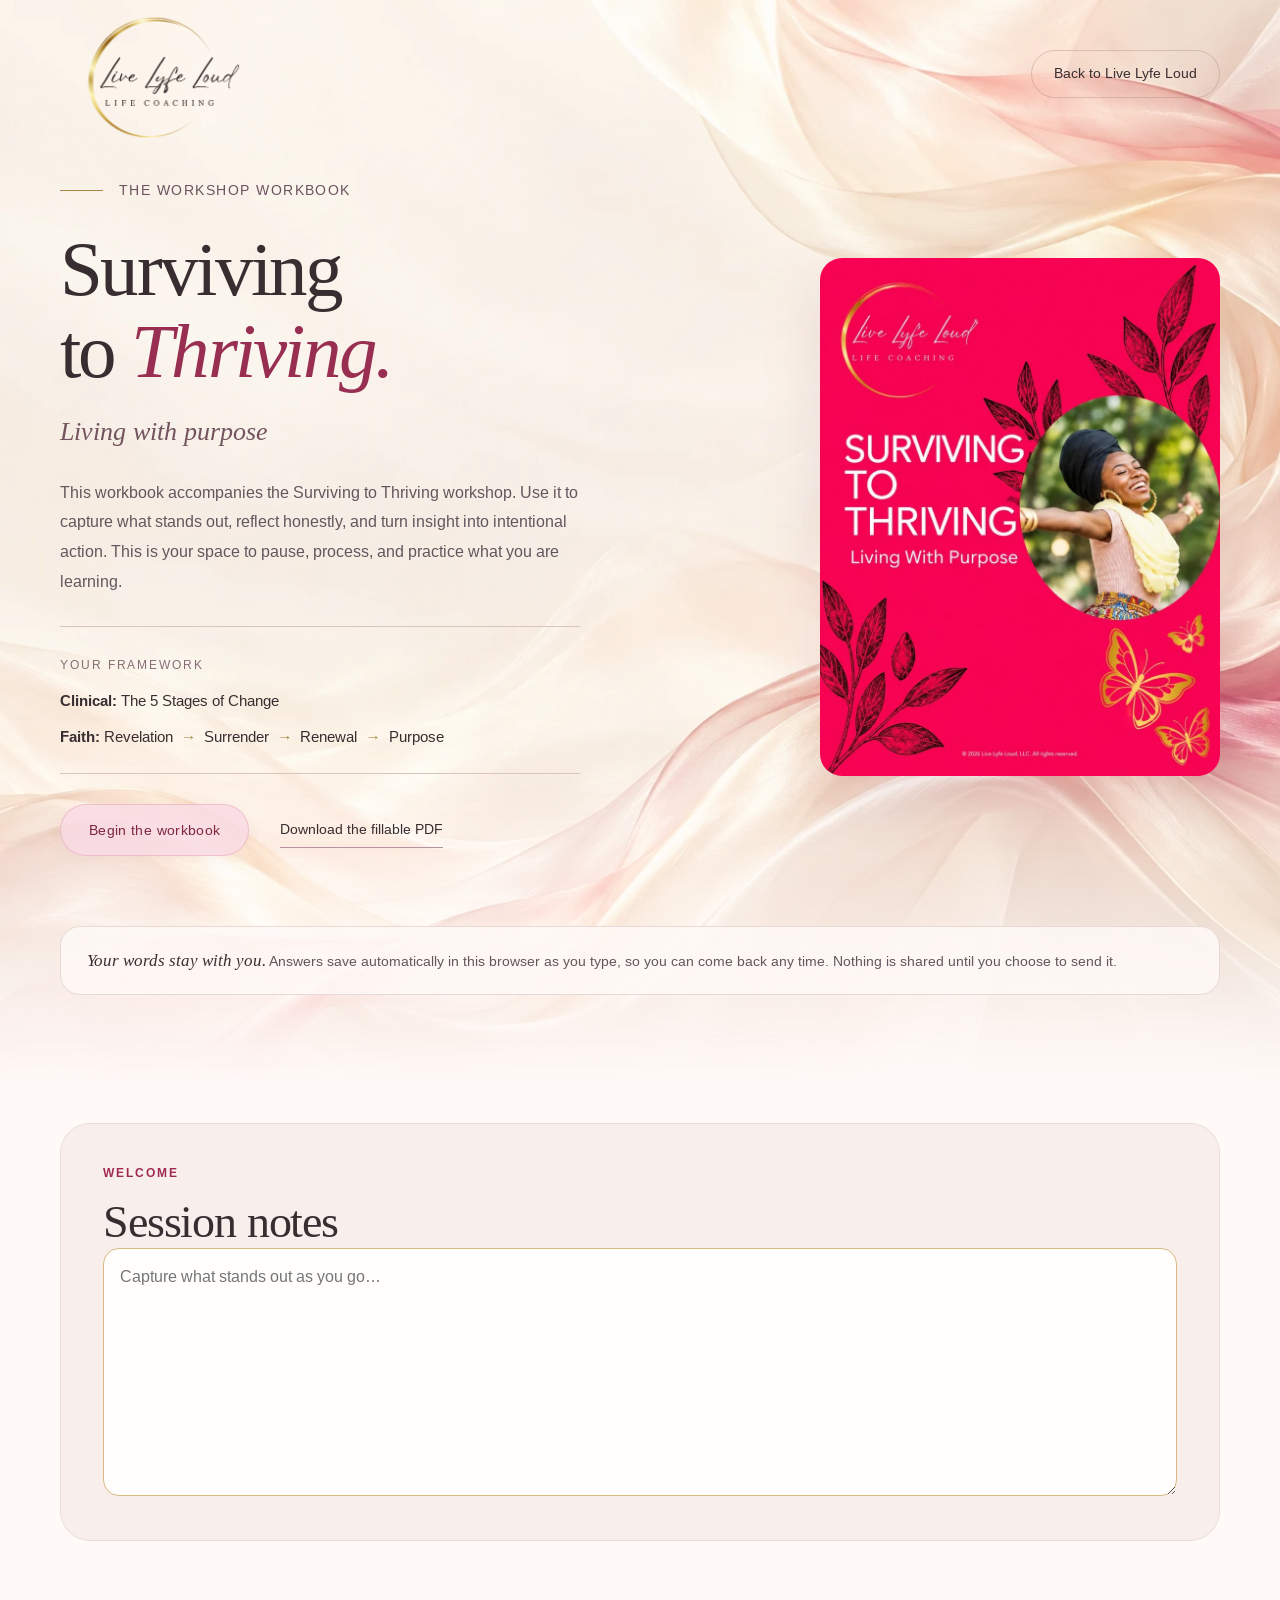
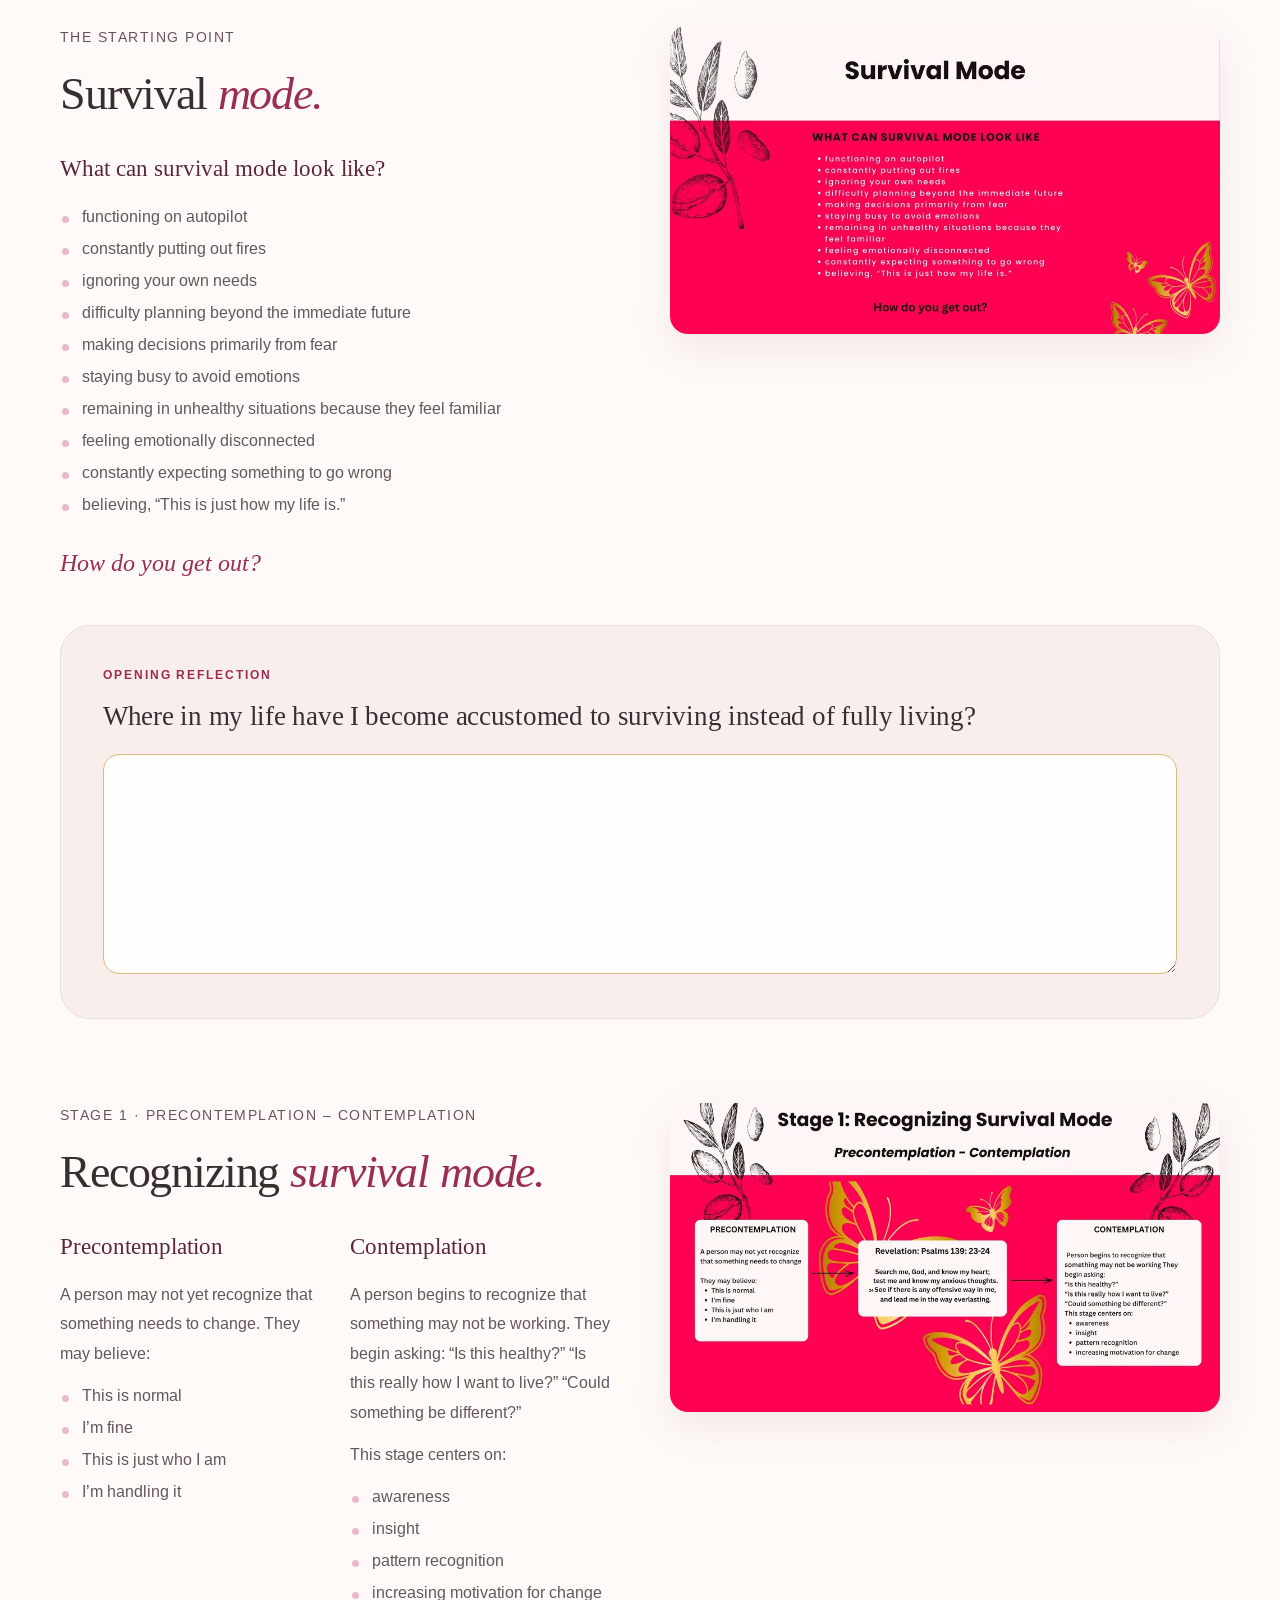
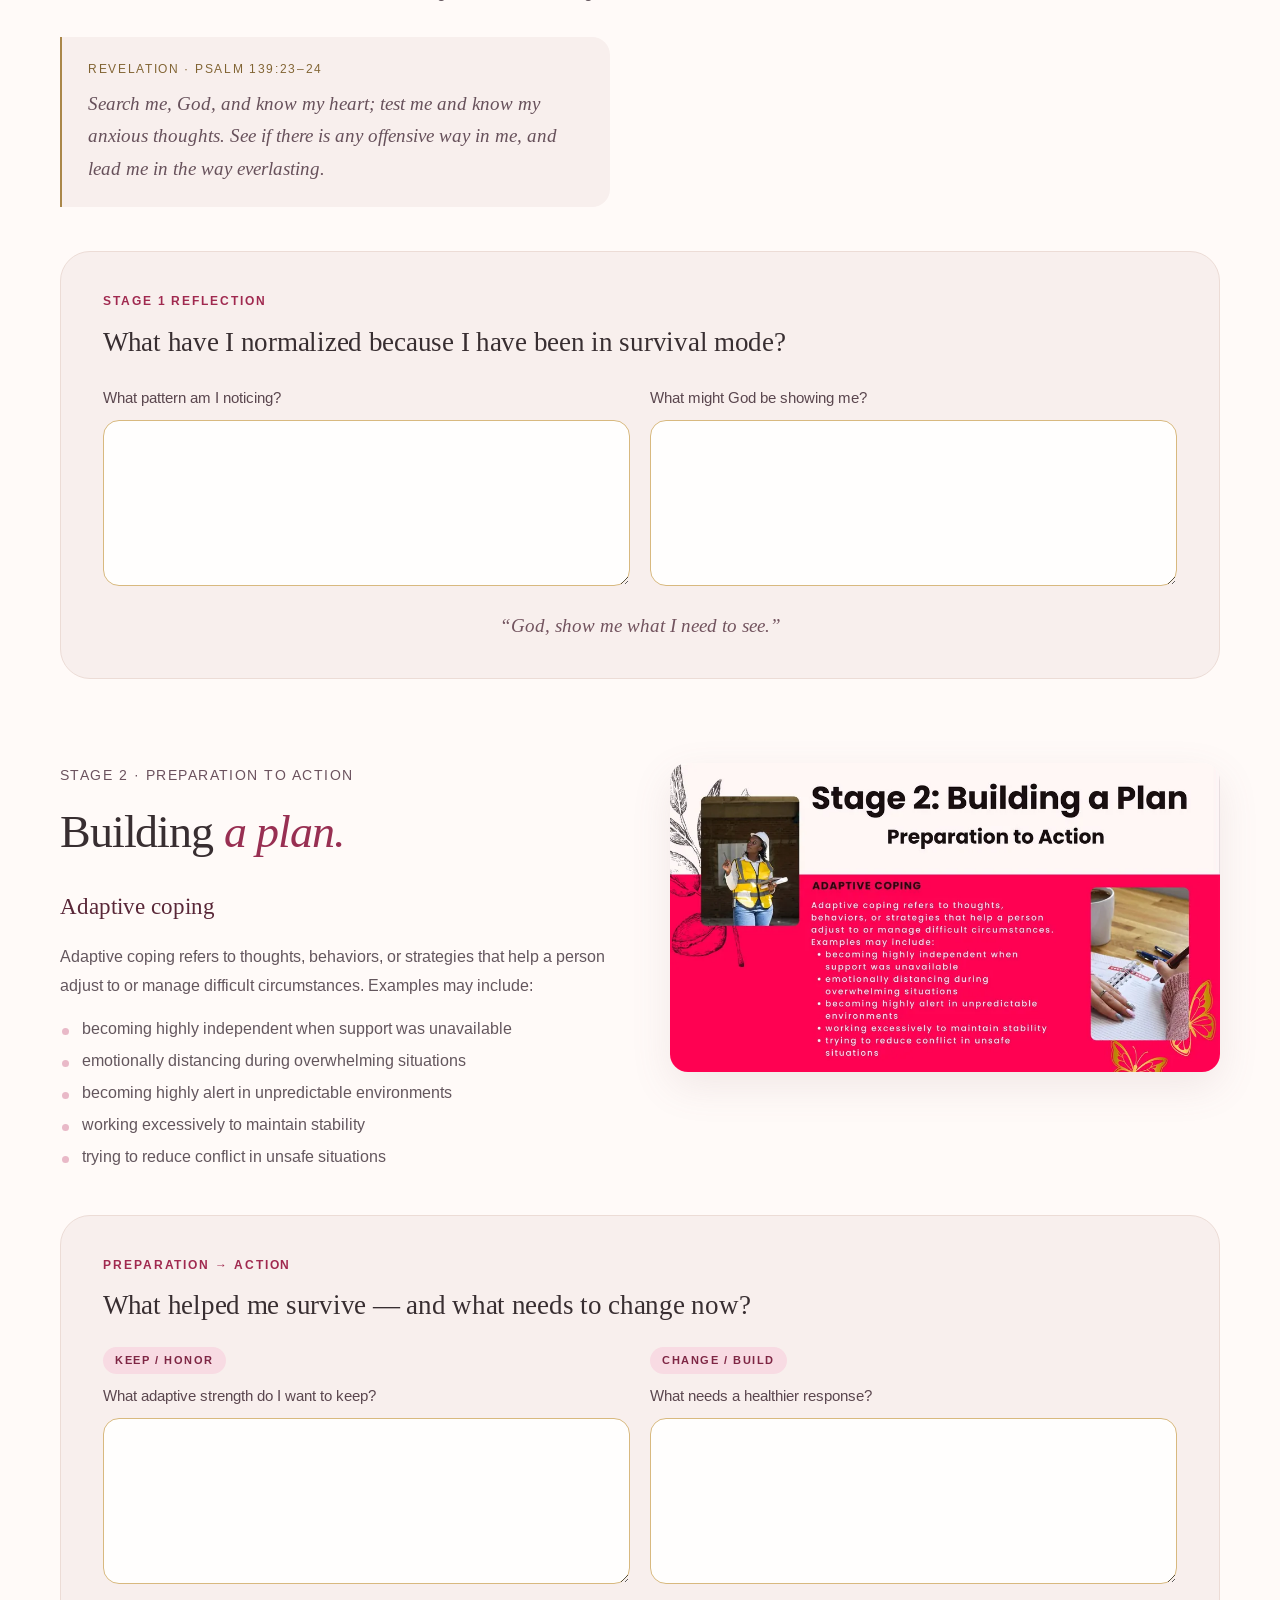
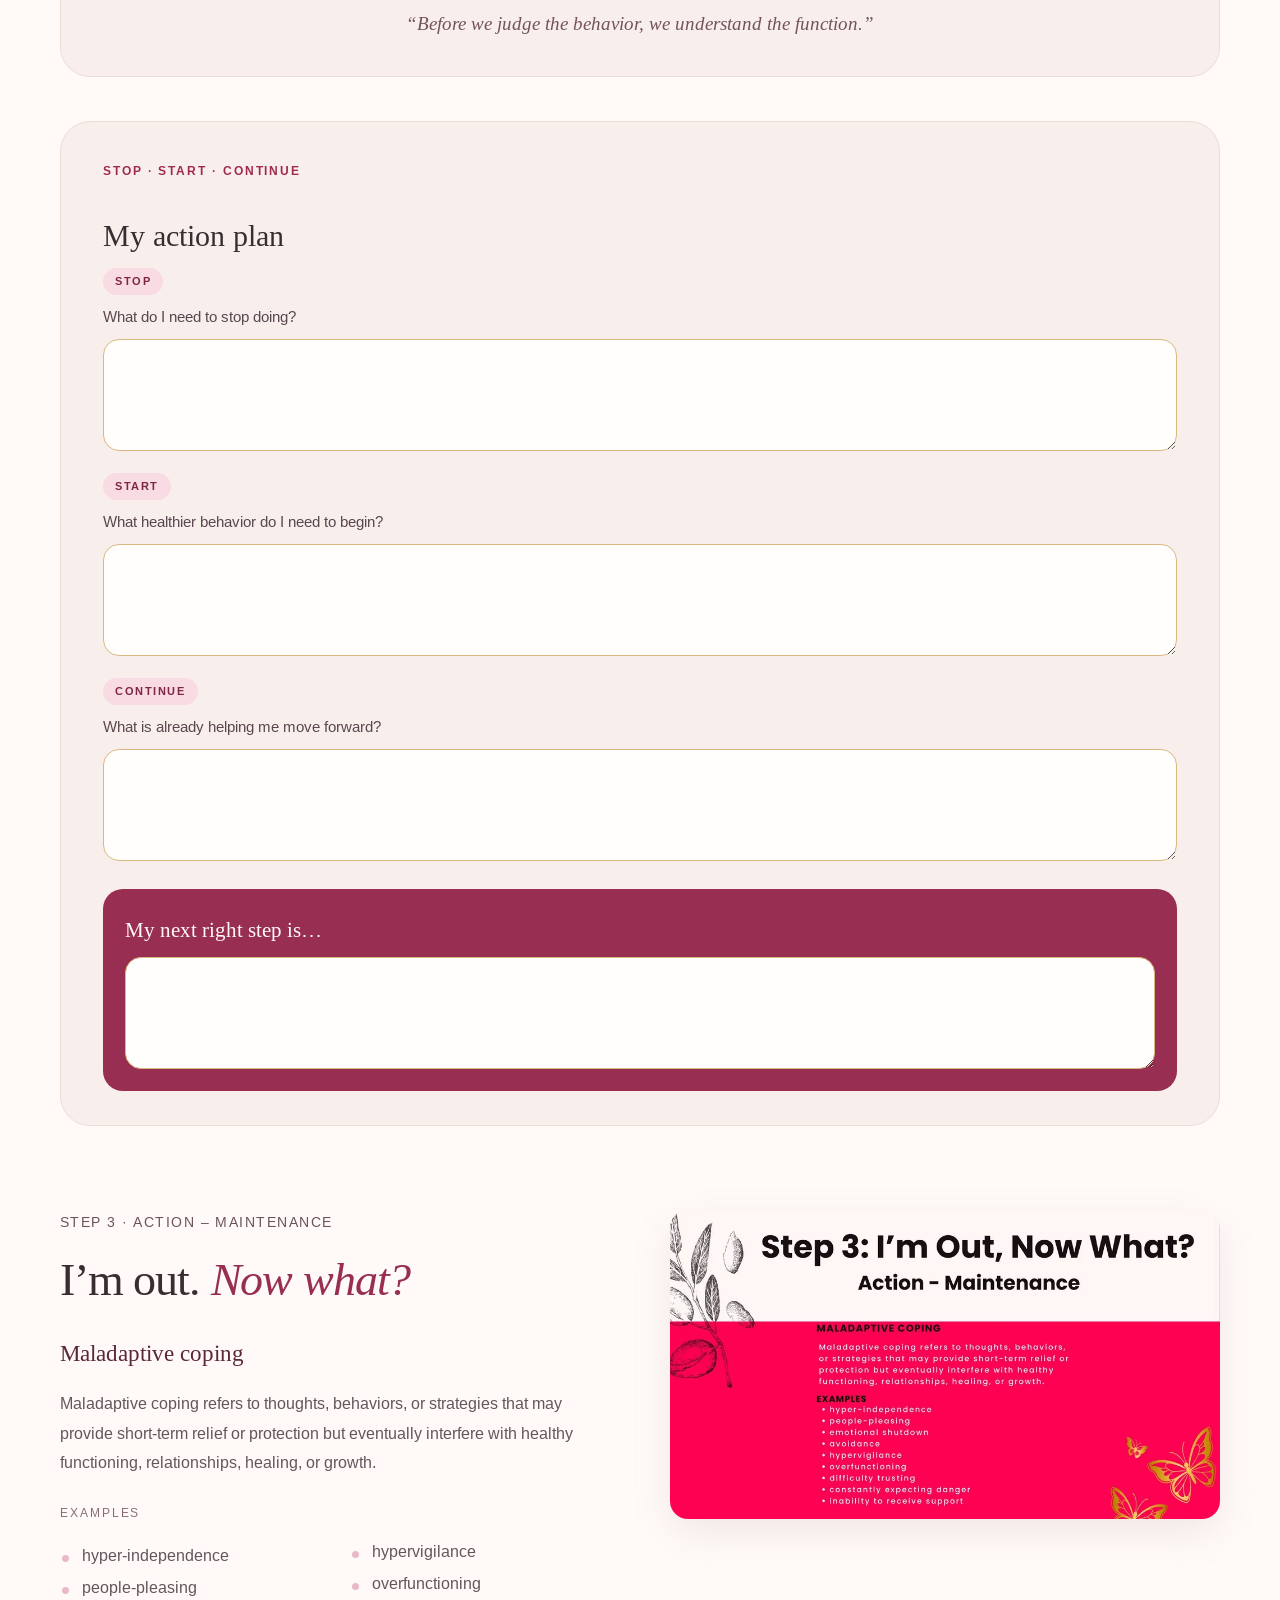
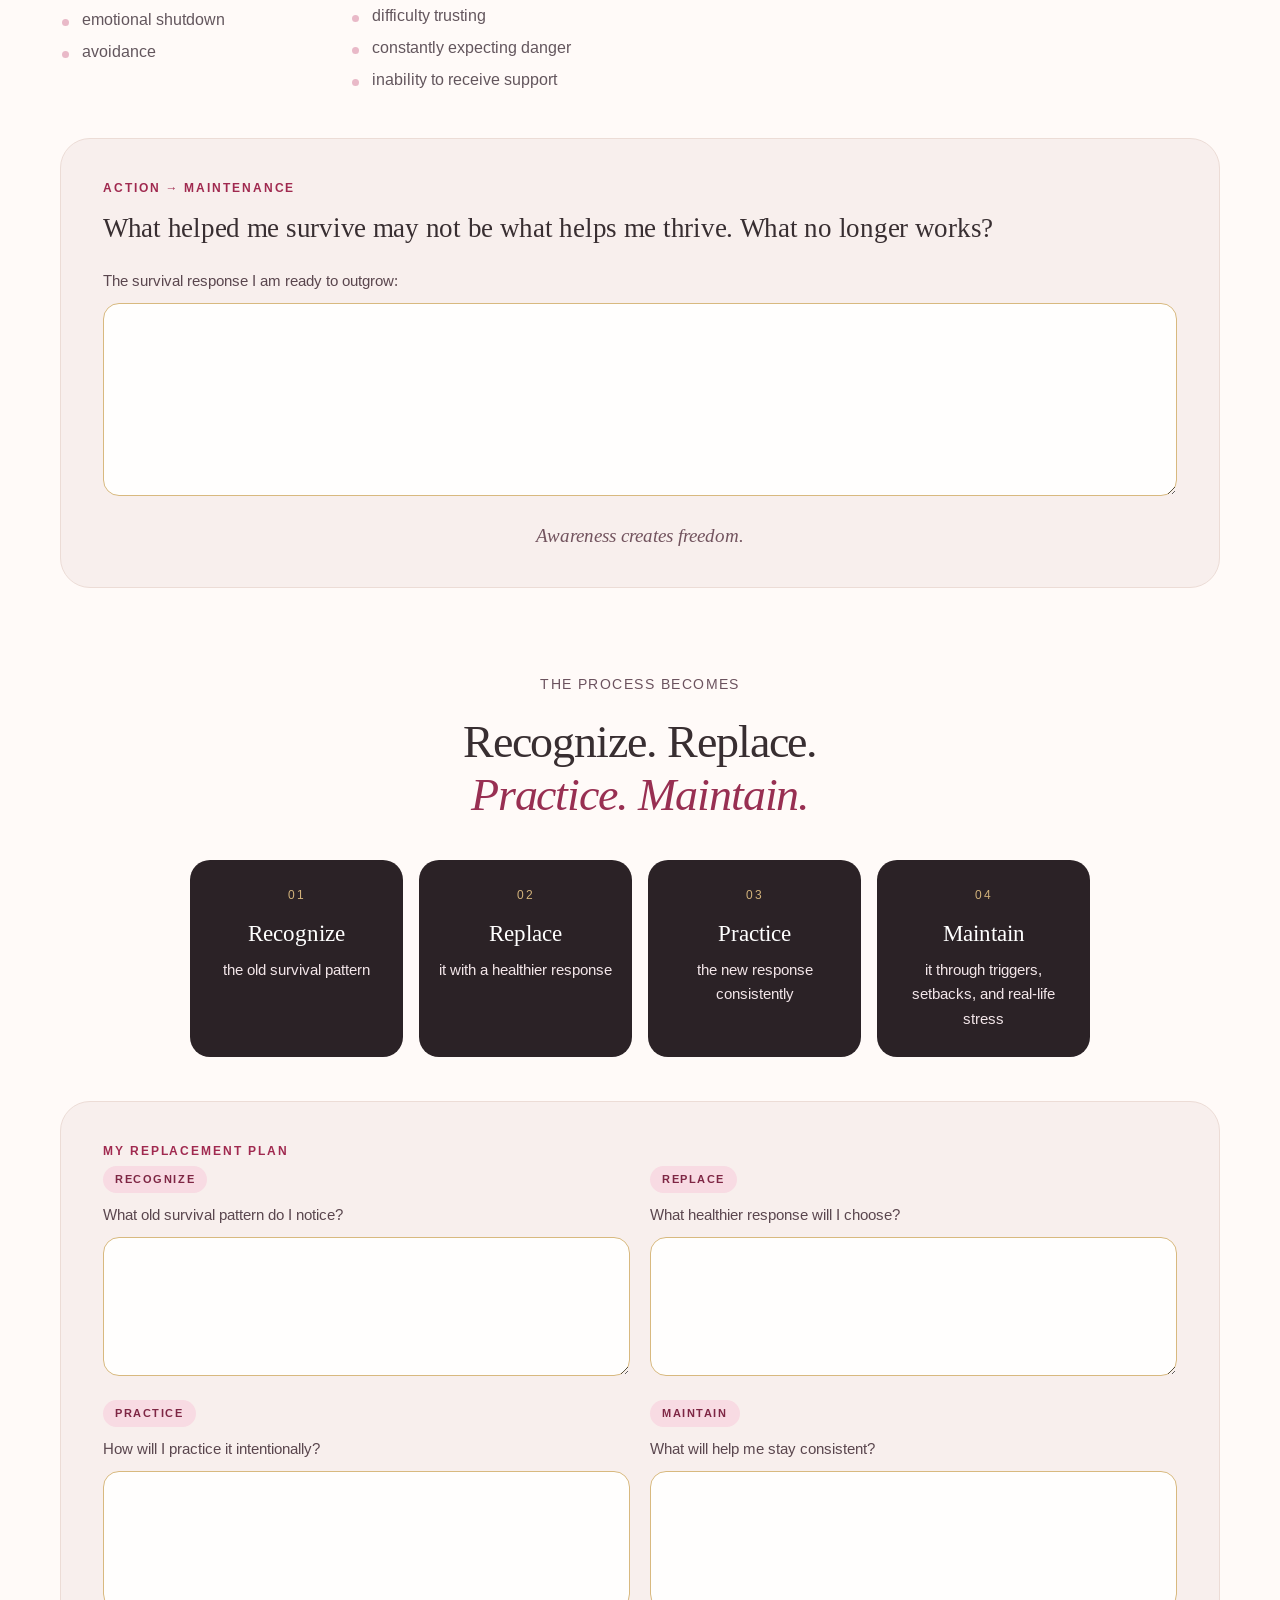
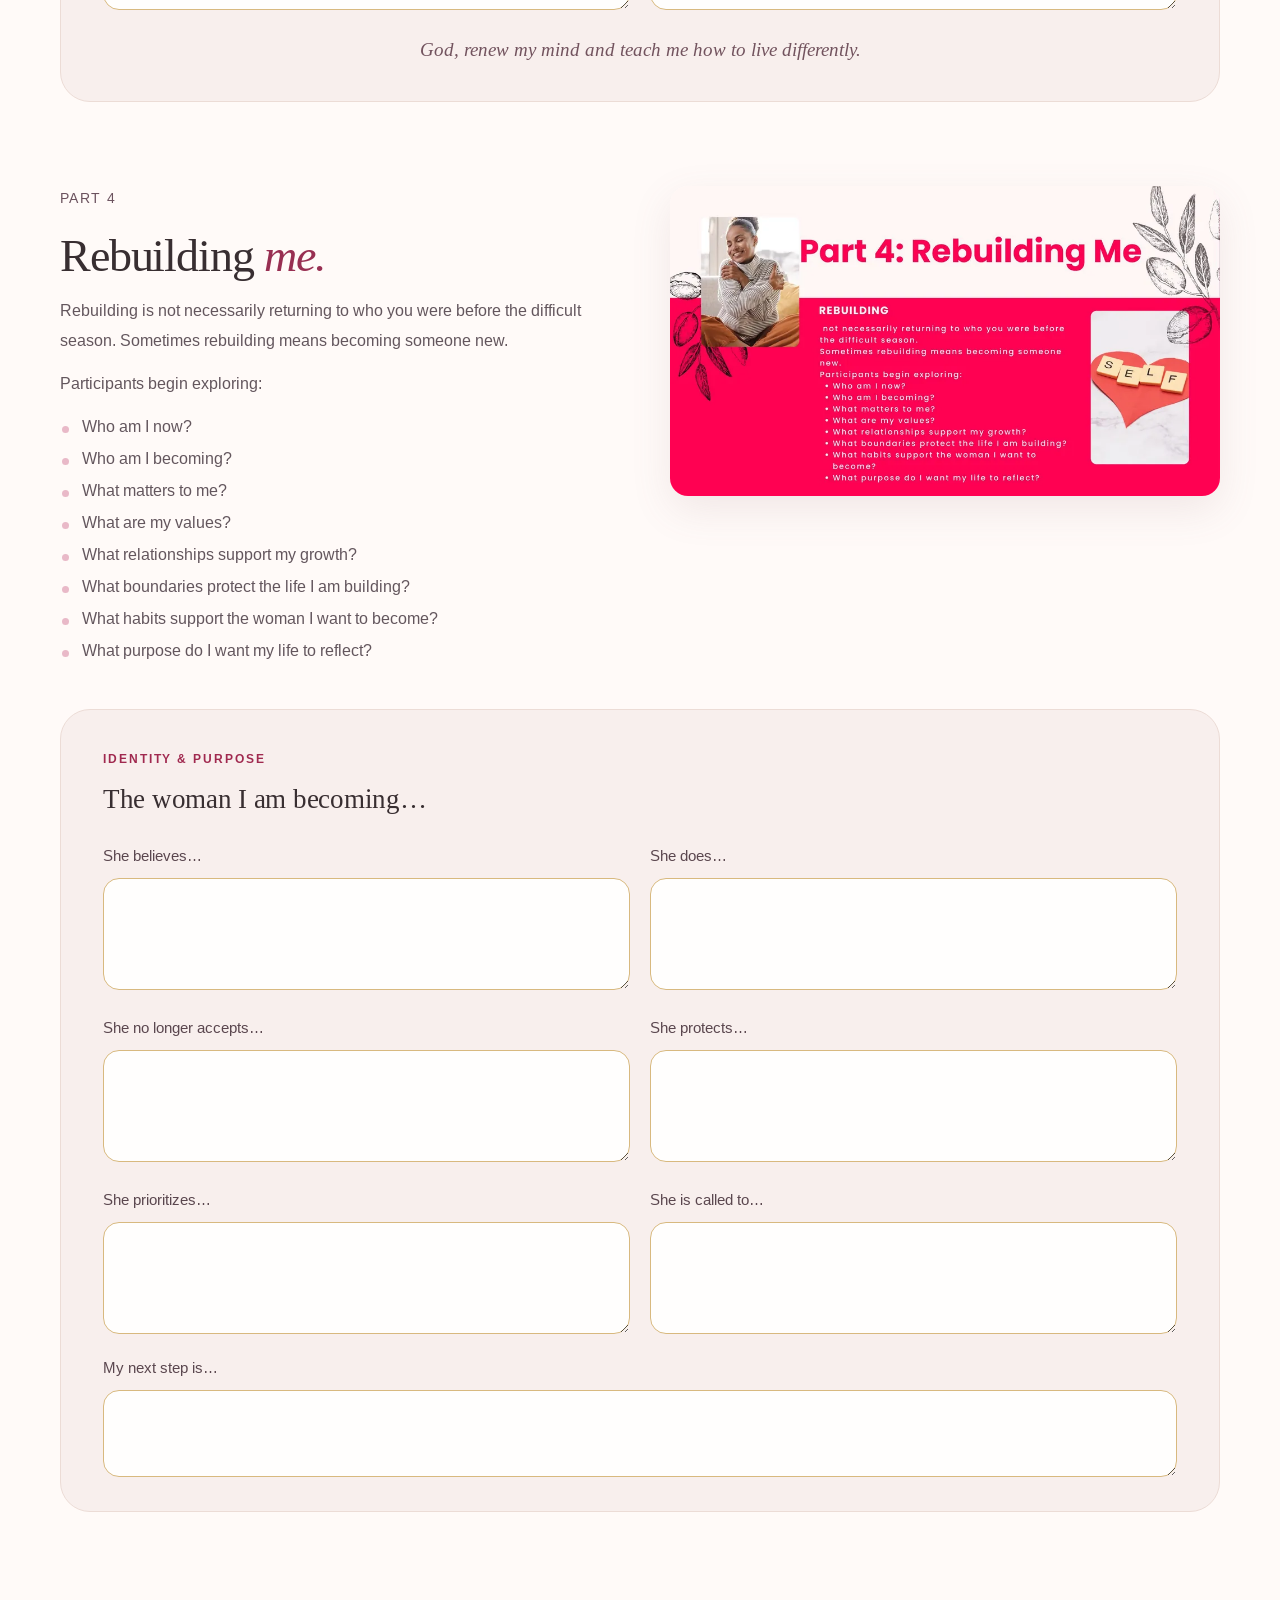
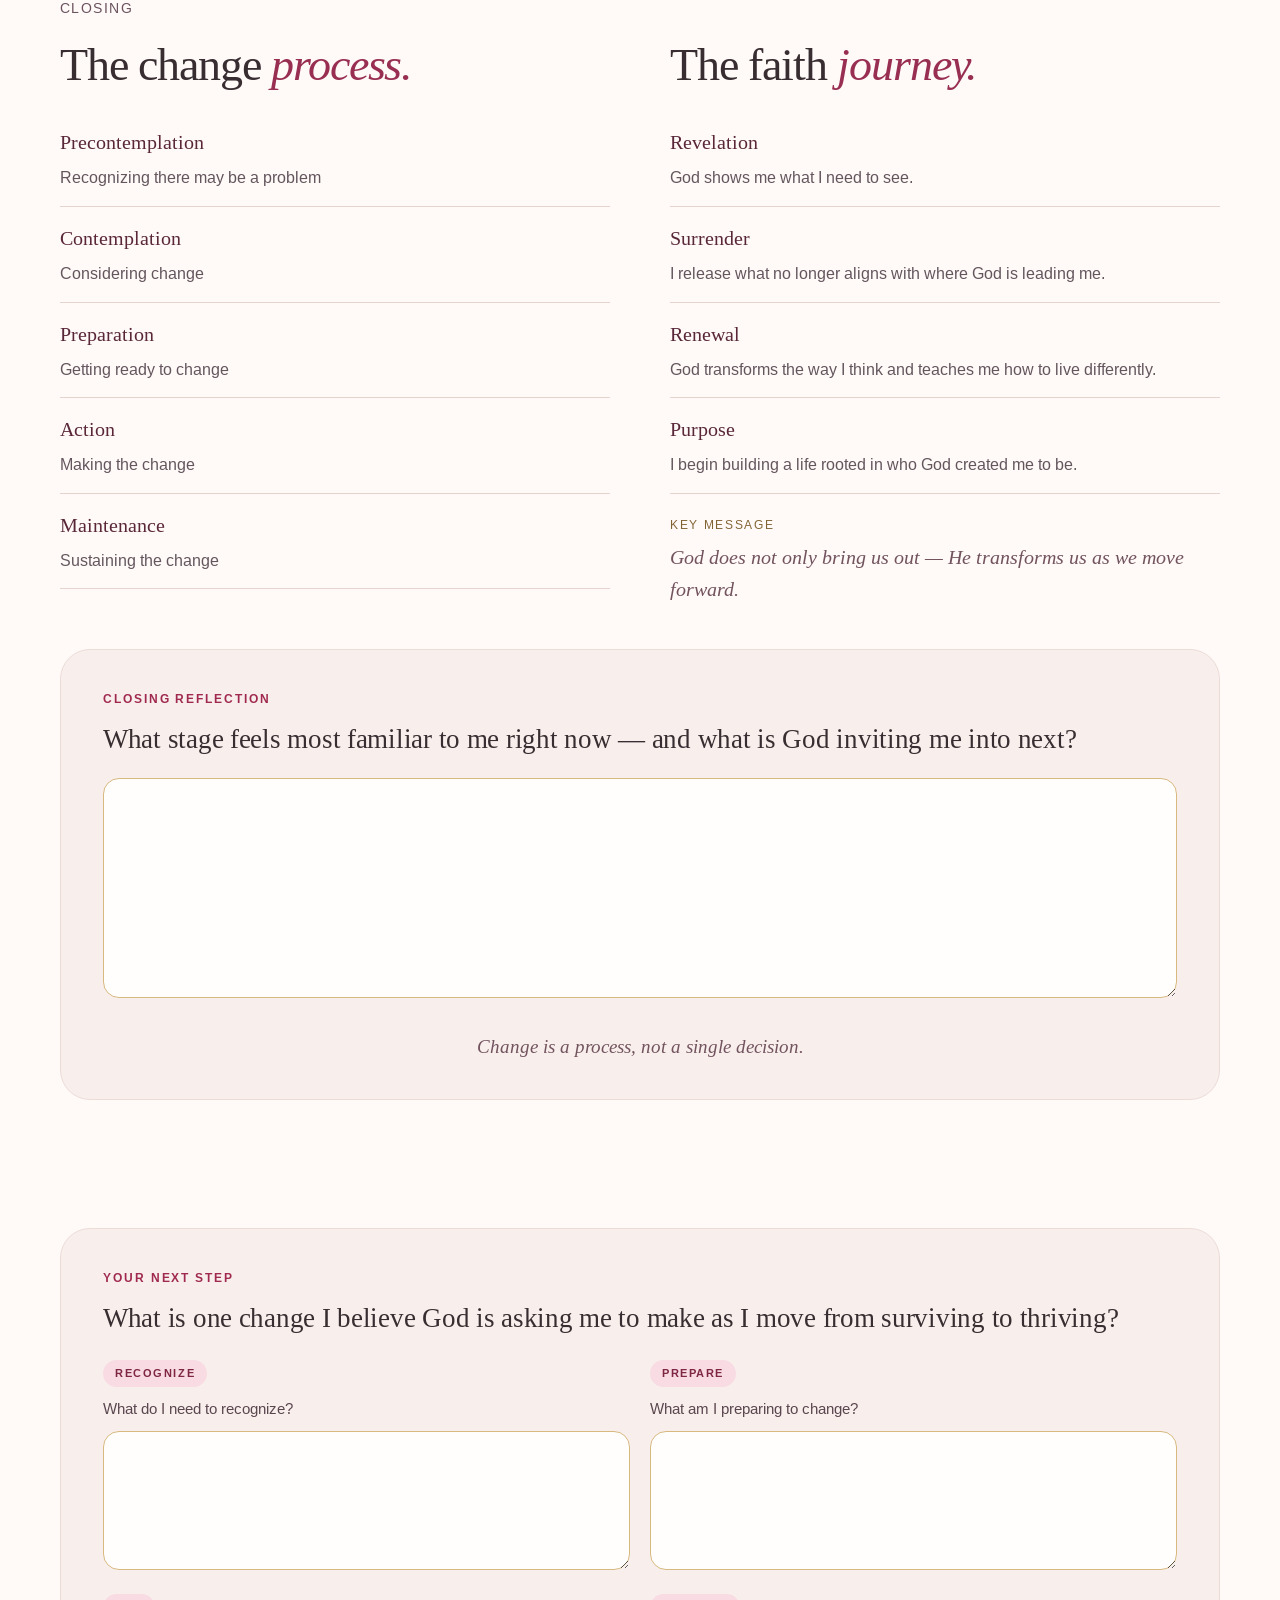
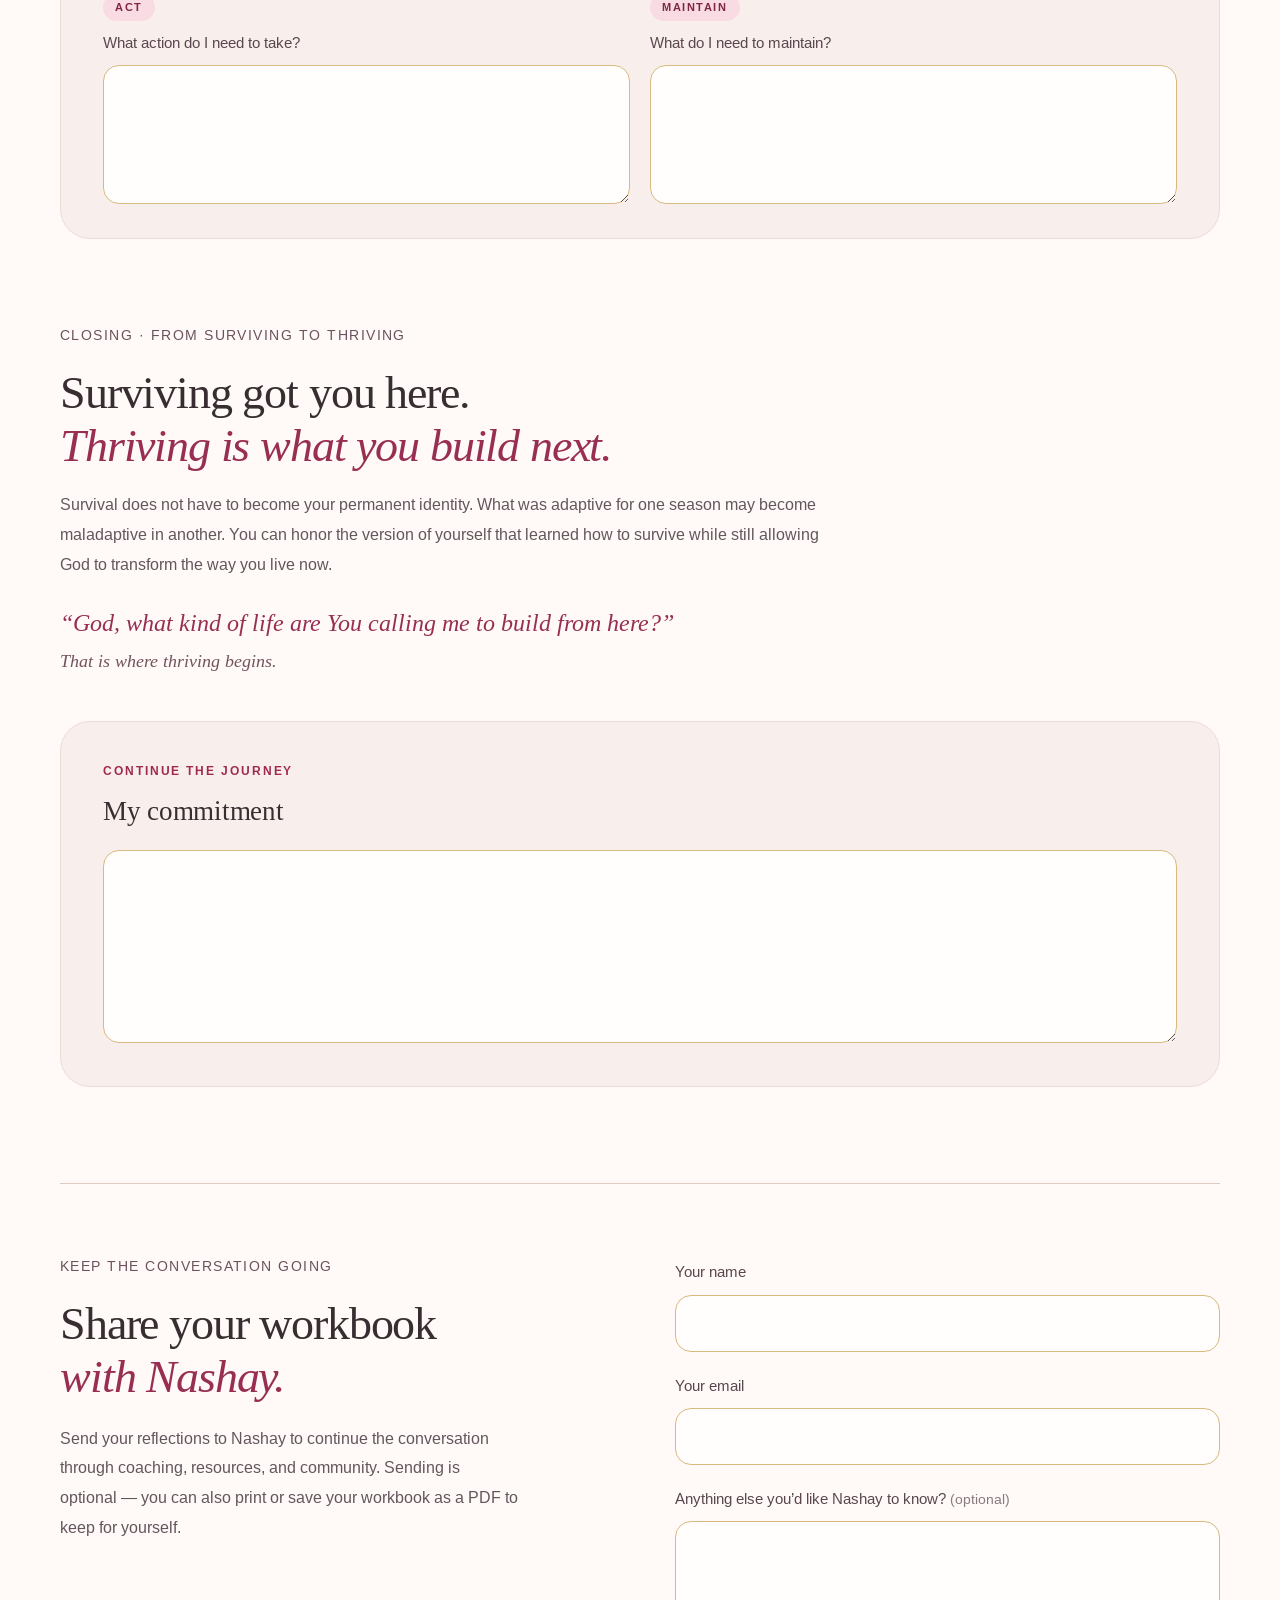
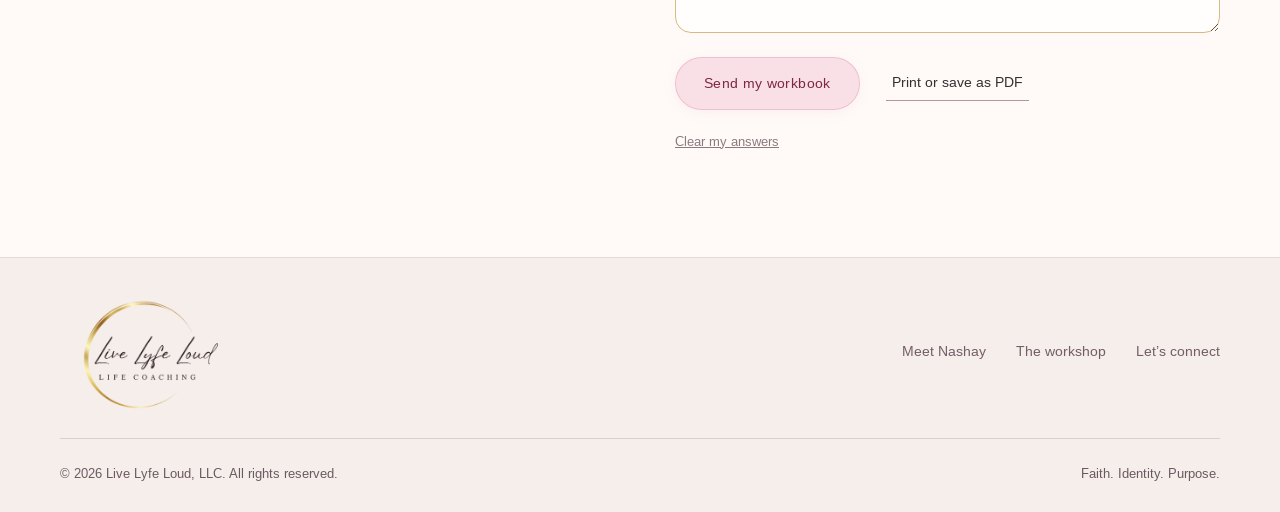
==== workbook/index.html @ c0fd9a71 "Add unlisted Surviving to Thriving workbook page at /workbook Interactive web version of the worksho" ====
<!doctype html>
<html lang="en">
<head>
  <meta charset="utf-8">
  <meta name="viewport" content="width=device-width, initial-scale=1">
  <meta name="theme-color" content="#fffaf8">
  <meta name="robots" content="noindex">
  <title>Surviving to Thriving Workbook | Live Lyfe Loud</title>
  <meta name="description" content="The Surviving to Thriving workshop workbook. Capture what stands out, reflect honestly, and turn insight into intentional action.">
  <meta property="og:title" content="Surviving to Thriving Workbook | Live Lyfe Loud">
  <meta property="og:description" content="Living with purpose. Your space to pause, process, and practice what you are learning.">
  <meta property="og:type" content="website">
  <link rel="icon" type="image/svg+xml" href="data:image/svg+xml,%3Csvg xmlns='http://www.w3.org/2000/svg' viewBox='0 0 64 64'%3E%3Crect width='64' height='64' rx='32' fill='%23fffaf8'/%3E%3Ccircle cx='32' cy='32' r='28' fill='none' stroke='%23aa8749' stroke-width='1.5'/%3E%3Ctext x='32' y='46' text-anchor='middle' font-family='Georgia,serif' font-size='42' fill='%23982f52'%3EL%3C/text%3E%3C/svg%3E">
  <link rel="preload" as="image" href="assets/cover.webp" fetchpriority="high">
  <link rel="preload" as="font" href="../assets/fonts/serif-regular.woff" type="font/woff" crossorigin>
  <link rel="stylesheet" href="../silk.css?v=6">
  <link rel="stylesheet" href="workbook.css?v=1">
  <script src="workbook.js?v=1" defer></script>
</head>
<body class="workbook-page">
  <div class="opening-art" aria-hidden="true"></div>
  <a class="skip-link" href="#main">Skip to content</a>
  <header class="site-header">
    <div class="header-inner wrap">
      <a class="brand-logo" href="../" aria-label="Live Lyfe Loud home"><img src="../assets/live-lyfe-loud-logo.png" width="800" height="600" alt="Live Lyfe Loud Life Coaching — script logo with a gold crescent"></a>
      <a class="wb-home-link" href="../">Back to Live Lyfe Loud</a>
    </div>
  </header>

  <main id="main">
    <section class="wb-hero wrap" aria-labelledby="wb-title">
      <div class="wb-hero-copy">
        <p class="eyebrow"><span class="gold-rule"></span>THE WORKSHOP WORKBOOK</p>
        <h1 id="wb-title">Surviving<br>to <em>Thriving.</em></h1>
        <p class="wb-subtitle">Living with purpose</p>
        <p class="wb-intro">This workbook accompanies the Surviving to Thriving workshop. Use it to capture what stands out, reflect honestly, and turn insight into intentional action. This is your space to pause, process, and practice what you are learning.</p>
        <div class="wb-framework">
          <span>YOUR FRAMEWORK</span>
          <p><strong>Clinical:</strong> The 5 Stages of Change</p>
          <p><strong>Faith:</strong> Revelation <b>→</b> Surrender <b>→</b> Renewal <b>→</b> Purpose</p>
        </div>
        <div class="hero-actions"><a class="button button-pink" href="#session-notes">Begin the workbook</a><a class="text-link" href="surviving-to-thriving-workbook.pdf" download>Download the fillable PDF</a></div>
      </div>
      <figure class="wb-cover"><img src="assets/cover.webp" width="816" height="1056" alt="Workbook cover: Surviving to Thriving, Living With Purpose — a joyful woman with arms open wide, framed by gold butterflies" fetchpriority="high"></figure>
    </section>

    <div class="wb-save-note wrap" role="note">
      <p><strong>Your words stay with you.</strong> Answers save automatically in this browser as you type, so you can come back any time. Nothing is shared until you choose to send it.</p>
      <p class="wb-save-status" id="save-status" aria-live="polite"></p>
    </div>

    <form class="wb-form" id="workbook-form" action="https://formspree.io/f/xaeqolzd" method="POST">
      <input type="hidden" name="_subject" value="Surviving to Thriving workbook submission">
      <input type="text" name="_gotcha" class="wb-honeypot" tabindex="-1" autocomplete="off" aria-hidden="true">

      <!-- Session notes -->
      <section class="wb-chapter wrap" id="session-notes" aria-labelledby="notes-title">
        <div class="wb-card">
          <p class="wb-kicker">WELCOME</p>
          <h2 id="notes-title">Session notes</h2>
          <label class="sr-only" for="f-session-notes">Session notes</label>
          <textarea id="f-session-notes" name="Session notes" rows="8" placeholder="Capture what stands out as you go…"></textarea>
        </div>
      </section>

      <!-- Survival mode -->
      <section class="wb-chapter wrap" aria-labelledby="survival-title">
        <div class="wb-lesson">
          <div class="wb-lesson-copy">
            <p class="eyebrow">THE STARTING POINT</p>
            <h2 id="survival-title">Survival <em>mode.</em></h2>
            <h3>What can survival mode look like?</h3>
            <ul class="wb-list">
              <li>functioning on autopilot</li>
              <li>constantly putting out fires</li>
              <li>ignoring your own needs</li>
              <li>difficulty planning beyond the immediate future</li>
              <li>making decisions primarily from fear</li>
              <li>staying busy to avoid emotions</li>
              <li>remaining in unhealthy situations because they feel familiar</li>
              <li>feeling emotionally disconnected</li>
              <li>constantly expecting something to go wrong</li>
              <li>believing, “This is just how my life is.”</li>
            </ul>
            <p class="wb-pullquote">How do you get out?</p>
          </div>
          <figure class="wb-slide"><img src="assets/slide-survival-mode.webp" width="980" height="551" alt="Workshop slide: Survival Mode — what can survival mode look like" loading="lazy" decoding="async"></figure>
        </div>
        <div class="wb-card">
          <p class="wb-kicker">OPENING REFLECTION</p>
          <label class="wb-question" for="f-opening">Where in my life have I become accustomed to surviving instead of fully living?</label>
          <textarea id="f-opening" name="Opening reflection — Where in my life have I become accustomed to surviving instead of fully living?" rows="7"></textarea>
        </div>
      </section>

      <!-- Stage 1 -->
      <section class="wb-chapter wrap" aria-labelledby="stage1-title">
        <div class="wb-lesson">
          <div class="wb-lesson-copy">
            <p class="eyebrow">STAGE 1 · PRECONTEMPLATION – CONTEMPLATION</p>
            <h2 id="stage1-title">Recognizing <em>survival mode.</em></h2>
            <div class="wb-columns">
              <div>
                <h3>Precontemplation</h3>
                <p>A person may not yet recognize that something needs to change. They may believe:</p>
                <ul class="wb-list"><li>This is normal</li><li>I’m fine</li><li>This is just who I am</li><li>I’m handling it</li></ul>
              </div>
              <div>
                <h3>Contemplation</h3>
                <p>A person begins to recognize that something may not be working. They begin asking: “Is this healthy?” “Is this really how I want to live?” “Could something be different?”</p>
                <p>This stage centers on:</p>
                <ul class="wb-list"><li>awareness</li><li>insight</li><li>pattern recognition</li><li>increasing motivation for change</li></ul>
              </div>
            </div>
            <blockquote class="wb-scripture"><span>REVELATION · PSALM 139:23–24</span>Search me, God, and know my heart; test me and know my anxious thoughts. See if there is any offensive way in me, and lead me in the way everlasting.</blockquote>
          </div>
          <figure class="wb-slide"><img src="assets/slide-stage-1.webp" width="980" height="551" alt="Workshop slide: Stage 1, Recognizing Survival Mode — Precontemplation, Revelation, Contemplation" loading="lazy" decoding="async"></figure>
        </div>
        <div class="wb-card">
          <p class="wb-kicker">STAGE 1 REFLECTION</p>
          <p class="wb-question">What have I normalized because I have been in survival mode?</p>
          <div class="wb-grid">
            <div class="wb-field"><label for="f-s1-pattern">What pattern am I noticing?</label><textarea id="f-s1-pattern" name="Stage 1 — What pattern am I noticing?" rows="5"></textarea></div>
            <div class="wb-field"><label for="f-s1-god">What might God be showing me?</label><textarea id="f-s1-god" name="Stage 1 — What might God be showing me?" rows="5"></textarea></div>
          </div>
          <p class="wb-prayer">“God, show me what I need to see.”</p>
        </div>
      </section>

      <!-- Stage 2 -->
      <section class="wb-chapter wrap" aria-labelledby="stage2-title">
        <div class="wb-lesson">
          <div class="wb-lesson-copy">
            <p class="eyebrow">STAGE 2 · PREPARATION TO ACTION</p>
            <h2 id="stage2-title">Building <em>a plan.</em></h2>
            <h3>Adaptive coping</h3>
            <p>Adaptive coping refers to thoughts, behaviors, or strategies that help a person adjust to or manage difficult circumstances. Examples may include:</p>
            <ul class="wb-list">
              <li>becoming highly independent when support was unavailable</li>
              <li>emotionally distancing during overwhelming situations</li>
              <li>becoming highly alert in unpredictable environments</li>
              <li>working excessively to maintain stability</li>
              <li>trying to reduce conflict in unsafe situations</li>
            </ul>
          </div>
          <figure class="wb-slide"><img src="assets/slide-stage-2.webp" width="980" height="551" alt="Workshop slide: Stage 2, Building a Plan — adaptive coping" loading="lazy" decoding="async"></figure>
        </div>
        <div class="wb-card">
          <p class="wb-kicker">PREPARATION → ACTION</p>
          <p class="wb-question">What helped me survive — and what needs to change now?</p>
          <div class="wb-grid">
            <div class="wb-field"><span class="wb-tag">KEEP / HONOR</span><label for="f-s2-keep">What adaptive strength do I want to keep?</label><textarea id="f-s2-keep" name="Stage 2 — Keep / honor: What adaptive strength do I want to keep?" rows="5"></textarea></div>
            <div class="wb-field"><span class="wb-tag">CHANGE / BUILD</span><label for="f-s2-change">What needs a healthier response?</label><textarea id="f-s2-change" name="Stage 2 — Change / build: What needs a healthier response?" rows="5"></textarea></div>
          </div>
          <p class="wb-prayer">“Before we judge the behavior, we understand the function.”</p>
        </div>

        <div class="wb-card wb-card-plan">
          <p class="wb-kicker">STOP · START · CONTINUE</p>
          <h3 class="wb-card-title">My action plan</h3>
          <div class="wb-field"><span class="wb-tag">STOP</span><label for="f-stop">What do I need to stop doing?</label><textarea id="f-stop" name="Action plan — Stop: What do I need to stop doing?" rows="3"></textarea></div>
          <div class="wb-field"><span class="wb-tag">START</span><label for="f-start">What healthier behavior do I need to begin?</label><textarea id="f-start" name="Action plan — Start: What healthier behavior do I need to begin?" rows="3"></textarea></div>
          <div class="wb-field"><span class="wb-tag">CONTINUE</span><label for="f-continue">What is already helping me move forward?</label><textarea id="f-continue" name="Action plan — Continue: What is already helping me move forward?" rows="3"></textarea></div>
          <div class="wb-field wb-field-feature"><label for="f-next-right">My next right step is…</label><textarea id="f-next-right" name="Action plan — My next right step is…" rows="3"></textarea></div>
        </div>
      </section>

      <!-- Stage 3 -->
      <section class="wb-chapter wrap" aria-labelledby="stage3-title">
        <div class="wb-lesson">
          <div class="wb-lesson-copy">
            <p class="eyebrow">STEP 3 · ACTION – MAINTENANCE</p>
            <h2 id="stage3-title">I’m out. <em>Now what?</em></h2>
            <h3>Maladaptive coping</h3>
            <p>Maladaptive coping refers to thoughts, behaviors, or strategies that may provide short-term relief or protection but eventually interfere with healthy functioning, relationships, healing, or growth.</p>
            <p class="wb-small-label">EXAMPLES</p>
            <ul class="wb-list wb-list-split">
              <li>hyper-independence</li><li>people-pleasing</li><li>emotional shutdown</li><li>avoidance</li><li>hypervigilance</li><li>overfunctioning</li><li>difficulty trusting</li><li>constantly expecting danger</li><li>inability to receive support</li>
            </ul>
          </div>
          <figure class="wb-slide"><img src="assets/slide-stage-3.webp" width="980" height="551" alt="Workshop slide: Step 3, I’m Out, Now What? — maladaptive coping" loading="lazy" decoding="async"></figure>
        </div>
        <div class="wb-card">
          <p class="wb-kicker">ACTION → MAINTENANCE</p>
          <p class="wb-question">What helped me survive may not be what helps me thrive. What no longer works?</p>
          <div class="wb-field"><label for="f-outgrow">The survival response I am ready to outgrow:</label><textarea id="f-outgrow" name="Action → Maintenance — The survival response I am ready to outgrow" rows="6"></textarea></div>
          <p class="wb-prayer">Awareness creates freedom.</p>
        </div>
      </section>

      <!-- The process -->
      <section class="wb-chapter wrap" aria-labelledby="process-title">
        <div class="wb-process">
          <p class="eyebrow">THE PROCESS BECOMES</p>
          <h2 id="process-title">Recognize. Replace.<br><em>Practice. Maintain.</em></h2>
          <ol class="wb-steps">
            <li><strong>Recognize</strong> the old survival pattern</li>
            <li><strong>Replace</strong> it with a healthier response</li>
            <li><strong>Practice</strong> the new response consistently</li>
            <li><strong>Maintain</strong> it through triggers, setbacks, and real-life stress</li>
          </ol>
        </div>
        <div class="wb-card">
          <p class="wb-kicker">MY REPLACEMENT PLAN</p>
          <div class="wb-grid">
            <div class="wb-field"><span class="wb-tag">RECOGNIZE</span><label for="f-rp-recognize">What old survival pattern do I notice?</label><textarea id="f-rp-recognize" name="Replacement plan — Recognize: What old survival pattern do I notice?" rows="4"></textarea></div>
            <div class="wb-field"><span class="wb-tag">REPLACE</span><label for="f-rp-replace">What healthier response will I choose?</label><textarea id="f-rp-replace" name="Replacement plan — Replace: What healthier response will I choose?" rows="4"></textarea></div>
            <div class="wb-field"><span class="wb-tag">PRACTICE</span><label for="f-rp-practice">How will I practice it intentionally?</label><textarea id="f-rp-practice" name="Replacement plan — Practice: How will I practice it intentionally?" rows="4"></textarea></div>
            <div class="wb-field"><span class="wb-tag">MAINTAIN</span><label for="f-rp-maintain">What will help me stay consistent?</label><textarea id="f-rp-maintain" name="Replacement plan — Maintain: What will help me stay consistent?" rows="4"></textarea></div>
          </div>
          <p class="wb-prayer">God, renew my mind and teach me how to live differently.</p>
        </div>
      </section>

      <!-- Part 4 -->
      <section class="wb-chapter wrap" aria-labelledby="rebuild-title">
        <div class="wb-lesson">
          <div class="wb-lesson-copy">
            <p class="eyebrow">PART 4</p>
            <h2 id="rebuild-title">Rebuilding <em>me.</em></h2>
            <p>Rebuilding is not necessarily returning to who you were before the difficult season. Sometimes rebuilding means becoming someone new.</p>
            <p>Participants begin exploring:</p>
            <ul class="wb-list">
              <li>Who am I now?</li><li>Who am I becoming?</li><li>What matters to me?</li><li>What are my values?</li><li>What relationships support my growth?</li><li>What boundaries protect the life I am building?</li><li>What habits support the woman I want to become?</li><li>What purpose do I want my life to reflect?</li>
            </ul>
          </div>
          <figure class="wb-slide"><img src="assets/slide-rebuilding.webp" width="980" height="551" alt="Workshop slide: Part 4, Rebuilding Me" loading="lazy" decoding="async"></figure>
        </div>
        <div class="wb-card">
          <p class="wb-kicker">IDENTITY &amp; PURPOSE</p>
          <p class="wb-question">The woman I am becoming…</p>
          <div class="wb-grid">
            <div class="wb-field"><label for="f-id-believes">She believes…</label><textarea id="f-id-believes" name="Identity — She believes…" rows="3"></textarea></div>
            <div class="wb-field"><label for="f-id-does">She does…</label><textarea id="f-id-does" name="Identity — She does…" rows="3"></textarea></div>
            <div class="wb-field"><label for="f-id-accepts">She no longer accepts…</label><textarea id="f-id-accepts" name="Identity — She no longer accepts…" rows="3"></textarea></div>
            <div class="wb-field"><label for="f-id-protects">She protects…</label><textarea id="f-id-protects" name="Identity — She protects…" rows="3"></textarea></div>
            <div class="wb-field"><label for="f-id-prioritizes">She prioritizes…</label><textarea id="f-id-prioritizes" name="Identity — She prioritizes…" rows="3"></textarea></div>
            <div class="wb-field"><label for="f-id-called">She is called to…</label><textarea id="f-id-called" name="Identity — She is called to…" rows="3"></textarea></div>
          </div>
          <div class="wb-field"><label for="f-id-next">My next step is…</label><textarea id="f-id-next" name="Identity — My next step is…" rows="2"></textarea></div>
        </div>
      </section>

      <!-- Closing -->
      <section class="wb-chapter wrap" aria-labelledby="closing-title">
        <div class="wb-lesson wb-lesson-pair">
          <div class="wb-lesson-copy">
            <p class="eyebrow">CLOSING</p>
            <h2 id="closing-title">The change <em>process.</em></h2>
            <dl class="wb-defs">
              <div><dt>Precontemplation</dt><dd>Recognizing there may be a problem</dd></div>
              <div><dt>Contemplation</dt><dd>Considering change</dd></div>
              <div><dt>Preparation</dt><dd>Getting ready to change</dd></div>
              <div><dt>Action</dt><dd>Making the change</dd></div>
              <div><dt>Maintenance</dt><dd>Sustaining the change</dd></div>
            </dl>
          </div>
          <div class="wb-lesson-copy">
            <p class="eyebrow">&nbsp;</p>
            <h2>The faith <em>journey.</em></h2>
            <dl class="wb-defs">
              <div><dt>Revelation</dt><dd>God shows me what I need to see.</dd></div>
              <div><dt>Surrender</dt><dd>I release what no longer aligns with where God is leading me.</dd></div>
              <div><dt>Renewal</dt><dd>God transforms the way I think and teaches me how to live differently.</dd></div>
              <div><dt>Purpose</dt><dd>I begin building a life rooted in who God created me to be.</dd></div>
            </dl>
            <p class="wb-keymsg"><span>KEY MESSAGE</span>God does not only bring us out — He transforms us as we move forward.</p>
          </div>
        </div>
        <div class="wb-card">
          <p class="wb-kicker">CLOSING REFLECTION</p>
          <label class="wb-question" for="f-closing">What stage feels most familiar to me right now — and what is God inviting me into next?</label>
          <textarea id="f-closing" name="Closing reflection — What stage feels most familiar to me right now, and what is God inviting me into next?" rows="7"></textarea>
          <p class="wb-prayer">Change is a process, not a single decision.</p>
        </div>
      </section>

      <!-- Your next step -->
      <section class="wb-chapter wrap" aria-labelledby="next-title">
        <div class="wb-card">
          <p class="wb-kicker">YOUR NEXT STEP</p>
          <h2 id="next-title" class="wb-question">What is one change I believe God is asking me to make as I move from surviving to thriving?</h2>
          <div class="wb-grid">
            <div class="wb-field"><span class="wb-tag">RECOGNIZE</span><label for="f-ns-recognize">What do I need to recognize?</label><textarea id="f-ns-recognize" name="Next step — Recognize: What do I need to recognize?" rows="4"></textarea></div>
            <div class="wb-field"><span class="wb-tag">PREPARE</span><label for="f-ns-prepare">What am I preparing to change?</label><textarea id="f-ns-prepare" name="Next step — Prepare: What am I preparing to change?" rows="4"></textarea></div>
            <div class="wb-field"><span class="wb-tag">ACT</span><label for="f-ns-act">What action do I need to take?</label><textarea id="f-ns-act" name="Next step — Act: What action do I need to take?" rows="4"></textarea></div>
            <div class="wb-field"><span class="wb-tag">MAINTAIN</span><label for="f-ns-maintain">What do I need to maintain?</label><textarea id="f-ns-maintain" name="Next step — Maintain: What do I need to maintain?" rows="4"></textarea></div>
          </div>
        </div>
      </section>

      <!-- Continue the journey -->
      <section class="wb-chapter wrap" aria-labelledby="journey-title">
        <div class="wb-closing">
          <p class="eyebrow">CLOSING · FROM SURVIVING TO THRIVING</p>
          <h2 id="journey-title">Surviving got you here.<br><em>Thriving is what you build next.</em></h2>
          <p>Survival does not have to become your permanent identity. What was adaptive for one season may become maladaptive in another. You can honor the version of yourself that learned how to survive while still allowing God to transform the way you live now.</p>
          <p class="wb-pullquote">“God, what kind of life are You calling me to build from here?”<br><span>That is where thriving begins.</span></p>
        </div>
        <div class="wb-card">
          <p class="wb-kicker">CONTINUE THE JOURNEY</p>
          <label class="wb-question" for="f-commitment">My commitment</label>
          <textarea id="f-commitment" name="My commitment" rows="6"></textarea>
        </div>
      </section>

      <!-- Send -->
      <section class="wb-send wrap" id="send" aria-labelledby="send-title">
        <div class="wb-send-copy">
          <p class="eyebrow">KEEP THE CONVERSATION GOING</p>
          <h2 id="send-title">Share your workbook <em>with Nashay.</em></h2>
          <p>Send your reflections to Nashay to continue the conversation through coaching, resources, and community. Sending is optional — you can also print or save your workbook as a PDF to keep for yourself.</p>
        </div>
        <div class="wb-send-form">
          <div class="wb-field"><label for="f-name">Your name</label><input id="f-name" type="text" name="name" autocomplete="name" required><span class="wb-error" data-error-for="name"></span></div>
          <div class="wb-field"><label for="f-email">Your email</label><input id="f-email" type="email" name="email" autocomplete="email" required><span class="wb-error" data-error-for="email"></span></div>
          <div class="wb-field"><label for="f-message">Anything else you’d like Nashay to know? <span class="wb-optional">(optional)</span></label><textarea id="f-message" name="message" rows="3"></textarea></div>
          <div class="wb-send-actions">
            <button class="button button-pink" type="submit" id="submit-btn">Send my workbook</button>
            <button class="text-link wb-print" type="button" id="print-btn">Print or save as PDF</button>
          </div>
          <p class="wb-status" id="form-status" role="status" aria-live="polite"></p>
          <button class="wb-clear" type="button" id="clear-btn">Clear my answers</button>
        </div>
      </section>
    </form>
  </main>

  <footer class="site-footer"><div class="wrap footer-top"><a class="brand-logo footer-logo" href="../" aria-label="Live Lyfe Loud home"><img src="../assets/live-lyfe-loud-logo.png" width="800" height="600" alt="Live Lyfe Loud Life Coaching"></a><nav aria-label="Footer navigation"><a href="../#about">Meet Nashay</a><a href="../#workshop">The workshop</a><a href="../#connect">Let’s connect</a></nav></div><div class="wrap footer-bottom"><p>© 2026 Live Lyfe Loud, LLC. All rights reserved.</p><p>Faith. Identity. Purpose.</p></div></footer>
</body>
</html>
---- silk.css ----
@charset "UTF-8";
@font-face{font-family:'Lyfe Serif';src:url('assets/fonts/serif-regular.woff') format('woff');font-weight:400;font-style:normal;font-display:swap}
@font-face{font-family:'Lyfe Serif';src:url('assets/fonts/serif-italic.woff') format('woff');font-weight:400;font-style:italic;font-display:swap}
@font-face{font-family:'Lyfe Sans';src:url('assets/fonts/sans-regular.woff') format('woff');font-weight:400;font-style:normal;font-display:swap}
@font-face{font-family:'Lyfe Sans';src:url('assets/fonts/sans-bold.woff') format('woff');font-weight:700;font-style:normal;font-display:swap}
:root{--pink:#ff0054;--raspberry:#982f52;--gold:#aa8749;--cream:#fffaf8;--ink:#382e31;--muted:#63565d;--line:#e8d9d4;--serif:'Lyfe Serif',Georgia,serif;--sans:'Lyfe Sans','Avenir Next',Avenir,'Segoe UI',Arial,sans-serif}
*{box-sizing:border-box}
html{scroll-behavior:smooth;scroll-padding-top:50px}
body{position:relative;isolation:isolate;margin:0;background:var(--cream);color:var(--ink);font-family:var(--sans);font-size:16px;line-height:1.85;-webkit-font-smoothing:antialiased}
body.menu-open{overflow:hidden}
a{color:inherit;text-decoration:none}button{font:inherit}img{max-width:100%;display:block}h1,h2,h3,p{margin:0}h1,h2,h3{font-weight:400}h1,h2,h3,.calling-quote{font-family:var(--serif)}em{font-weight:400}
::selection{background:#f4d5e0;color:var(--ink)}
:focus-visible{outline:2px solid var(--raspberry);outline-offset:6px}
.wrap{width:min(1220px,calc(100% - 120px));margin-inline:auto}
.section-space{padding-block:116px}
.eyebrow{font-size:.75rem;letter-spacing:.18em;font-weight:500;line-height:1.75;display:flex;align-items:center;gap:16px;color:#78636c}
.gold-rule{display:inline-block;width:43px;height:1px;background:var(--gold);flex:none}
.skip-link{position:fixed;top:-100px;left:20px;padding:12px 20px;background:var(--ink);color:white;z-index:100}.skip-link:focus{top:12px}
.sr-only{position:absolute;width:1px;height:1px;overflow:hidden;clip:rect(0,0,0,0);white-space:nowrap}
.opening-art{position:absolute;z-index:-1;top:0;left:0;width:100%;height:1090px;background:url('assets/silk-painting.webp') center 37%/cover no-repeat;opacity:.76;mask-image:linear-gradient(#000 0%,#000 66%,transparent 100%);-webkit-mask-image:linear-gradient(#000 0%,#000 66%,transparent 100%);pointer-events:none}
.site-header{position:relative;z-index:30;background:transparent}
.header-inner{display:flex;justify-content:space-between;align-items:center;min-height:148px;gap:30px}
.brand-logo{display:block;flex:none;width:194px;line-height:0}
.brand-logo>img{width:100%;height:133px;object-fit:contain}
.main-navigation{display:flex;align-items:center;gap:34px;font-size:.875rem}
.main-navigation>a:not(.nav-contact){padding-block:14px;position:relative}
.main-navigation>a:not(.nav-contact)::after{position:absolute;content:'';height:1px;bottom:6px;left:0;right:100%;background:var(--raspberry);transition:right .3s}
.main-navigation>a:hover::after{right:0}
.nav-contact{padding:10px 25px;border:1px solid #a784725c;border-radius:50px;transition:background .3s,border-color .3s}
.nav-contact:hover{background:#fffaf8b3;border-color:var(--gold)}
.menu-toggle{display:none}
.hero{display:grid;grid-template-columns:1.22fr 1fr;gap:70px;align-items:center;padding-top:50px;padding-bottom:86px;min-height:640px}
.hero-copy{padding-block:10px}
.hero h1{font-size:clamp(3.6rem,6.4vw,5.75rem);letter-spacing:-.035em;line-height:1.1;margin-top:29px}
.hero h1 em{color:var(--raspberry)}
.hero-intro{font-size:1.0625rem;color:#65545d;line-height:1.95;margin-top:30px;max-width:470px}
.hero-actions{display:flex;align-items:center;gap:31px;margin-top:35px;flex-wrap:wrap}
.button{min-height:52px;display:inline-flex;align-items:center;justify-content:center;text-align:center;font-size:.875rem;letter-spacing:.025em;padding:14px 28px;font-weight:500;line-height:1.6;border-radius:60px;transition:background .3s,box-shadow .3s,color .3s}
.button-pink{background:#f8dbe3d9;border:1px solid #d877974d;color:#7e2644;box-shadow:0 3px 15px #a95a7210}
.button-pink:hover{background:#f3c3d3;box-shadow:0 5px 22px #a95a7217;color:#692139}
.text-link{font-size:.875rem;display:inline-block;border-bottom:1px solid #b593a0;padding-block:4px;transition:color .3s,border-color .3s}
.text-link:hover{color:var(--raspberry);border-color:var(--raspberry)}
.hero-note{display:flex;align-items:center;gap:15px;margin-top:40px;color:var(--muted)}
.hero-note p{font-size:.875rem;line-height:1.65}
.note-line{width:1px;height:41px;background:#b59b6a}
.hero-visual{position:relative;z-index:0;padding:0 8px 0 14px;max-width:470px;justify-self:end;width:100%}
.hero-photo-frame{position:relative;aspect-ratio:4/4.95;border-radius:49% 49% 46% 46%;max-height:550px;box-shadow:0 20px 80px #8b536920}
.hero-photo-frame::before{content:'';position:absolute;inset:-17px 15px 17px -15px;border:1px solid #b2966069;border-radius:49% 49% 46% 46%;z-index:-1}
.hero-photo-frame img{width:100%;height:100%;object-fit:cover;object-position:center 31%;border-radius:inherit}
.photo-caption{position:relative;bottom:auto;left:auto;text-align:center;margin-top:25px;color:#615057}
.photo-caption>span{display:block;font-size:.75rem;letter-spacing:.18em;margin-bottom:7px}
.photo-caption>strong{font-family:var(--serif);font-size:1.5rem;font-style:italic;font-weight:400}
.side-caption{display:none}
.belief-strip{padding:25px 0 27px;color:#766168}
.belief-strip>.wrap{display:flex;align-items:center;justify-content:center;gap:52px;border-top:1px solid #e5d4cd;border-bottom:1px solid #e5d4cd;padding-block:22px}
.belief-strip span{font-family:var(--serif);font-size:1.2rem;font-style:italic}
.belief-strip i{color:var(--gold);font-size:1rem;font-style:normal}
.about-section{display:grid;grid-template-columns:.91fr 1.09fr;gap:96px;align-items:center}
.about-visual{position:relative;padding-bottom:32px;align-self:center;padding-left:14px;z-index:0}
.about-visual::before{content:'';position:absolute;top:18px;left:0;right:18px;bottom:44px;border:1px solid #c2a86f70;border-radius:180px 180px 15px 15px;z-index:-1}
.about-visual>img{aspect-ratio:3/4;width:100%;height:auto;object-fit:cover;object-position:50% 35%;border-radius:180px 180px 12px 12px}
.about-photo-label{position:relative;bottom:auto;right:auto;left:auto;padding:25px 12px 0;text-align:center;color:var(--muted)}
.about-photo-label>span{font-size:.75rem;letter-spacing:.15em}
.about-photo-label>p{font-family:var(--serif);font-style:italic;font-size:1.8rem;margin-top:5px;line-height:1.4;color:var(--ink)}
.about-copy h2,.section-heading h2,.story-heading h2,.connect-copy h2{font-size:clamp(2.5rem,3.95vw,3.5rem);line-height:1.16;letter-spacing:-.025em;margin-top:21px}
.about-copy h2 em,.section-heading h2 em,.story-heading h2 em,.connect-copy h2 em{color:var(--raspberry)}
.about-copy>p:not(.eyebrow){font-size:1rem;line-height:1.9;color:var(--muted);margin-top:22px}
.about-copy blockquote{margin:31px 0 22px;padding-left:24px;border-left:1px solid #bca674;font-family:var(--serif);font-size:1.3rem;font-style:italic;line-height:1.7;color:#67515b}
.approach-section{background:#f8efed;border-radius:44% 44% 0 0 / 40px 40px 0 0;padding-top:108px}
.section-heading{display:grid;grid-template-columns:1.1fr 1fr;align-items:end;gap:110px}
.section-heading>p{color:var(--muted);max-width:380px;padding-bottom:8px;font-size:1rem}
.pillars{display:grid;grid-template-columns:repeat(3,1fr);margin:60px 0 35px;border-bottom:1px solid #e0cac2}
.pillar{padding:28px 45px 48px 0}
.pillar+.pillar{padding-left:45px;border-left:1px solid #e0cac2}
.pillar-number{font-size:.75rem;letter-spacing:.13em;color:#8f6876}
.pillar h3{font-size:2.2rem;line-height:1.25;letter-spacing:-.035em;margin-top:28px}
.pillar p{margin-top:24px;font-size:1rem;line-height:1.9;color:var(--muted)}
.story-section{display:grid;grid-template-columns:1fr 1fr;gap:100px;align-items:start}
.story-signature{font-family:var(--serif);font-size:1.75rem;letter-spacing:-.035em;font-style:italic;margin-top:37px;color:#7c656e}
.story-signature>span{color:var(--raspberry)}
.story-copy{padding-top:5px}
.story-copy .large-copy{font-family:var(--serif);font-size:1.75rem;line-height:1.6;letter-spacing:-.02em;color:#6c4f5d;margin:0 0 27px}
.story-copy>p{color:var(--muted);margin-top:23px;font-size:1rem;line-height:1.95}
.workshop-section{background:#f6eceb;border-radius:38px;margin-inline:28px;color:var(--ink)}
.workshop-grid{display:grid;grid-template-columns:1fr 1fr;gap:90px;align-items:start}
.workshop-copy h2{font-size:clamp(3rem,4.8vw,4.4rem);line-height:1.16;letter-spacing:-.045em;margin-top:25px}
.workshop-copy h2 em{color:var(--raspberry)}
.workshop-copy>p:not(.eyebrow){color:var(--muted);margin-top:25px;max-width:440px;font-size:1rem;line-height:1.95}
.workshop-copy .button{margin-top:32px}
.faith-journey{margin-top:42px;padding-top:25px;border-top:1px solid #dac5bd}
.faith-journey>span{font-size:.75rem;letter-spacing:.16em;color:#866b76}
.faith-journey>p{font-size:.875rem;margin-top:10px;line-height:2}
.faith-journey b{color:var(--gold);font-weight:400;padding-inline:8px}
.workshop-stages{padding-top:10px}
.stages-label{font-size:.75rem;letter-spacing:.15em;color:#866b76;margin-bottom:23px}
.workshop-stages details{border-top:1px solid #dcc6c0}
.workshop-stages details:last-child{border-bottom:1px solid #dcc6c0}
.workshop-stages summary{display:flex;align-items:center;gap:20px;padding:25px 0;list-style:none;cursor:pointer;font-family:var(--serif);font-size:1.55rem;line-height:1.4}
.workshop-stages summary::-webkit-details-marker{display:none}
.stage-number{font-family:var(--sans);font-size:.75rem;color:#806332;min-width:21px;letter-spacing:.08em}
.expand-mark{margin-left:auto;position:relative;flex:none;width:15px;height:15px}
.expand-mark::before,.expand-mark::after{content:'';background:#a78890;position:absolute;left:0;right:0;top:7px;height:1px}
.expand-mark::after{transform:rotate(90deg)}
details[open] .expand-mark::after{transform:rotate(0)}
details[open] summary{color:var(--raspberry)}
.stage-content{padding:0 25px 29px 41px;color:var(--muted);font-size:1rem;line-height:1.9}
details[open] .stage-content{animation:soft-arrival .3s ease-out}
@keyframes soft-arrival{from{opacity:.2;transform:translateY(5px)}to{opacity:1;transform:translateY(0)}}
.reflection{margin-top:19px;font-family:var(--serif);font-size:1.2rem;font-style:italic;color:#72535e}
.reflection>span{font-family:var(--sans);display:block;font-size:.75rem;letter-spacing:.11em;color:#866b76;font-style:normal;margin-bottom:7px}
.calling-section{text-align:center;padding:116px 0 112px;margin-top:35px;background:linear-gradient(#fffaf864,#fffaf899),url('assets/silk-painting.webp') center 70%/cover no-repeat;isolation:isolate}
.calling-section .eyebrow{justify-content:center;color:#75606b}
.calling-quote{font-size:clamp(2.3rem,4.5vw,4.1rem);line-height:1.25;letter-spacing:-.04em;margin-block:30px 35px}
.calling-quote>em{color:var(--raspberry)}
.calling-section .gold-rule{width:65px}
.connect-section{display:grid;grid-template-columns:.8fr 1.2fr;gap:95px;align-items:center}
.connect-portrait{max-width:360px;margin-left:32px;position:relative;z-index:0}
.connect-portrait::before{content:'';position:absolute;inset:17px -17px -17px 17px;border:1px solid #bd9e6370;border-radius:180px 180px 5px 5px;z-index:-1}
.connect-portrait>img{width:100%;aspect-ratio:3/4.3;object-fit:cover;object-position:50% 28%;border-radius:180px 180px 5px 5px}
.connect-copy>p:not(.eyebrow){color:var(--muted);margin-top:25px;max-width:460px;font-size:1rem}
.connect-copy>.button{margin-top:28px}
.contact-details{display:flex;gap:38px;margin-top:37px;flex-wrap:wrap}
.contact-details>div>span{display:block;font-size:.75rem;letter-spacing:.16em;color:var(--muted);margin-bottom:5px}
.contact-details a{font-size:1rem;overflow-wrap:anywhere}
.contact-details a:hover{color:var(--raspberry)}
.business-card{display:grid;grid-template-columns:48px minmax(0,1fr);column-gap:18px;row-gap:16px;align-items:center;width:100%;max-width:550px;margin-top:34px;padding:24px;border:1px solid #ba8d737a;border-radius:24px;background:linear-gradient(120deg,#f9e9e9,#fff7f1);color:var(--ink);box-shadow:0 10px 28px #8951600c;transition:background .45s ease,border-color .45s ease,box-shadow .45s ease}
.business-card:hover,.business-card:focus-visible{border-color:var(--raspberry);background:linear-gradient(120deg,#f6dfe4,#fff5ed);box-shadow:0 12px 30px #89516018}
.business-card-symbol{display:flex;align-items:center;justify-content:center;width:48px;height:48px;border-radius:15px;background:#fffaf8;border:1px solid #bc9d6566}
.business-card-copy{display:block;min-width:0}
.business-card-title{display:block;font-family:var(--serif);font-size:1.5rem;line-height:1.25;color:#592738;text-wrap:balance}
.business-card-note{display:block;margin-top:7px;font-size:.875rem;line-height:1.65;color:var(--muted)}
.business-card-action{grid-column:2;justify-self:start;display:inline-flex;align-items:center;justify-content:center;min-height:44px;padding:10px 22px;border-radius:50px;background:var(--raspberry);color:#fffaf8;font-size:.875rem;line-height:1.6;text-align:center;transition:background .45s ease}
.business-card:hover .business-card-action,.business-card:focus-visible .business-card-action{background:#792642}
.card-icon{width:22px;height:16px;border:1px solid var(--muted);border-radius:3px;display:flex;align-items:center;gap:3px;padding:3px;flex:none}
.card-icon>span:first-child{width:4px;height:5px;background:var(--muted)}
.card-icon>span:last-child{width:8px;height:4px;border-top:1px solid var(--muted);border-bottom:1px solid var(--muted)}
.site-footer{background:#f6eeeb;color:var(--ink);padding:35px 0 26px;border-top:1px solid #e8d9d4}
.workshop-moments{display:grid;grid-template-columns:1.16fr 1fr;gap:36px;align-items:start;margin-top:86px;padding-top:48px;border-top:1px solid #dcc6c0}
.workshop-moment{margin:0;min-width:0}
.workshop-moment img{width:100%;height:auto;aspect-ratio:3/2;object-fit:cover;object-position:center;box-shadow:0 15px 35px #89646e10}
.moment-wide img{border-radius:24px 100px 24px 24px}
.moment-intimate{padding-top:37px}.moment-intimate img{border-radius:90px 24px 24px 24px}
.workshop-moment figcaption{padding:21px 2px 0;color:var(--muted);font-size:.875rem;line-height:1.8}
.workshop-moment figcaption>span{display:block}
.workshop-moment .moment-title{font-family:var(--serif);font-size:1.6rem;font-style:italic;letter-spacing:-.015em;color:#745361;line-height:1.5;margin-bottom:7px}
.hero-photo-frame img,.about-visual>img,.connect-portrait>img,.workshop-moment img{transition:filter .5s;filter:saturate(.94)}
.footer-top{display:flex;align-items:center;justify-content:space-between;gap:30px;padding-bottom:27px}
.footer-logo{width:170px}.footer-logo>img{height:118px}
.footer-top nav{display:flex;gap:30px;font-size:.875rem;color:#735e68}
.footer-top nav a:hover{color:var(--raspberry)}
.footer-bottom{padding-top:23px;border-top:1px solid #dfcdc7;display:flex;justify-content:space-between;gap:20px;color:#7d6e74;font-size:.75rem}
@media(min-width:1600px){.hero{min-height:720px}.opening-art{height:1170px}}
@media(max-width:1150px){.wrap{width:calc(100% - 80px)}.hero{gap:45px;padding-top:42px}.hero h1{font-size:5.6vw}.main-navigation{gap:24px}.about-section,.workshop-grid,.story-section,.connect-section{gap:60px}.section-heading{gap:65px}.belief-strip>.wrap{gap:36px}.pillar{padding-right:28px}.pillar+.pillar{padding-left:28px}.workshop-section{margin-inline:16px}.connect-portrait{margin-left:10px}.hero-visual{padding-left:10px}.photo-caption>strong{font-size:1.4rem}}
@media(max-width:850px){.wrap{width:calc(100% - 48px)}.header-inner{min-height:126px}.brand-logo{width:159px}.brand-logo>img{height:111px}.main-navigation{gap:18px;font-size:.875rem}.nav-contact{padding:10px 18px}.hero{gap:33px;padding-block:35px 58px;min-height:590px}.hero h1{font-size:3.45rem}.hero .eyebrow{font-size:.75rem;letter-spacing:.1em;gap:10px}.hero .gold-rule{width:24px}.hero-intro{font-size:1rem}.hero-actions{gap:22px}.hero-actions .button{padding:13px 23px}.hero-note{margin-top:27px}.hero-photo-frame{aspect-ratio:4/5.3}.photo-caption>strong{font-size:1.2rem}.photo-caption>span{font-size:.75rem;letter-spacing:.1em}.section-space{padding-block:84px}.about-section{gap:42px}.about-copy h2,.section-heading h2,.story-heading h2,.connect-copy h2{font-size:2.6rem}.about-copy blockquote{font-size:1.18rem}.about-photo-label{padding-top:20px}.about-photo-label>p{font-size:1.55rem}.belief-strip>.wrap{gap:25px}.belief-strip span{font-size:1.1rem}.section-heading{gap:35px}.pillar{padding-right:22px}.pillar+.pillar{padding-left:22px}.pillar h3{font-size:1.9rem}.story-section,.workshop-grid,.connect-section{gap:40px}.workshop-stages summary{font-size:1.35rem;gap:12px}.stage-content{padding-left:33px;padding-right:0}.faith-journey b{padding-inline:3px}.connect-portrait{margin-left:0}.contact-details{gap:20px}.footer-top nav{gap:22px}.opening-art{height:960px}.workshop-section{margin-inline:12px;border-radius:28px}}
@media(max-width:700px){html{scroll-padding-top:25px}.wrap{width:calc(100% - 44px)}.section-space{padding-block:72px}.header-inner{min-height:122px}.brand-logo{width:164px}.brand-logo>img{height:112px}.menu-toggle{display:flex;flex-direction:column;justify-content:center;gap:7px;align-items:center;width:44px;height:44px;border:0;background:transparent;cursor:pointer;z-index:32}.menu-toggle span{display:block;background:var(--ink);width:25px;height:1px;transition:transform .3s}.menu-toggle[aria-expanded="true"] span:first-child{transform:translateY(4px) rotate(45deg)}.menu-toggle[aria-expanded="true"] span:last-child{transform:translateY(-4px) rotate(-45deg)}.main-navigation{display:none;position:absolute;top:122px;left:14px;right:14px;background:#fffaf8fa;padding:25px 25px 32px;border:1px solid var(--line);border-radius:24px;box-shadow:0 15px 40px #6e344317;flex-direction:column;align-items:stretch;font-size:1rem;gap:7px}.main-navigation.open{display:flex}.main-navigation>a:not(.nav-contact){padding:14px 0}.main-navigation>.nav-contact{margin-top:14px;text-align:center}.hero{grid-template-columns:1fr;gap:41px;min-height:0;padding-top:31px;padding-bottom:40px}.hero-copy{padding:0}.hero .eyebrow{font-size:.75rem;letter-spacing:.1em}.hero h1{font-size:clamp(3.35rem,11vw,4.9rem);margin-top:23px;line-height:1.15}.hero-intro{margin-top:24px;max-width:430px}.hero-actions{margin-top:28px;gap:28px}.hero-actions .button{font-size:.875rem;padding:14px 25px}.hero-note{display:none}.hero-visual{width:min(80%,360px);justify-self:center;padding:0;margin-top:4px}.hero-photo-frame{aspect-ratio:4/4.85;max-height:445px}.hero-photo-frame img{object-position:50% 29%}.hero-photo-frame::before{inset:-12px 11px 12px -11px}.photo-caption{margin-top:23px}.photo-caption>strong{font-size:1.35rem}.photo-caption>span{font-size:.75rem;letter-spacing:.17em}.opening-art{height:1250px;background-position:57% top;opacity:.7;mask-image:linear-gradient(#000 0%,#000 72%,transparent 100%);-webkit-mask-image:linear-gradient(#000 0%,#000 72%,transparent 100%)}.belief-strip{padding:24px 0 0}.belief-strip>.wrap{gap:12px;flex-wrap:wrap;padding-block:19px}.belief-strip span{font-size:1.1rem}.belief-strip i{font-size:.875rem}.belief-strip span:last-child{width:100%;text-align:center}.belief-strip i:last-of-type{display:none}.about-section{grid-template-columns:1fr;gap:30px}.about-visual{width:calc(100% - 18px);max-width:375px;justify-self:center;padding-bottom:10px}.about-visual>img{aspect-ratio:4/4.7;object-position:50% 24%;border-radius:170px 170px 8px 8px}.about-visual::before{bottom:110px;top:14px;right:10px;border-radius:170px 170px 8px 8px}.about-photo-label{padding-top:23px}.about-photo-label>span{font-size:.75rem;letter-spacing:.08em}.about-photo-label>p{font-size:1.65rem}.about-copy h2,.section-heading h2,.story-heading h2,.connect-copy h2{font-size:clamp(2.4rem,8vw,3.1rem);margin-top:18px}.about-copy>p:not(.eyebrow){font-size:1rem;margin-top:22px}.about-copy blockquote{font-size:1.35rem;padding-left:19px}.about-copy blockquote br{display:none}.approach-section{border-radius:44% 44% 0 0 / 25px 25px 0 0}.section-heading{grid-template-columns:1fr;gap:25px}.section-heading>p{max-width:100%}.pillars{grid-template-columns:1fr;margin-top:30px;margin-bottom:27px}.pillar,.pillar+.pillar{border-left:0;padding:29px 0 33px;border-bottom:1px solid #e0cac2;display:grid;grid-template-columns:1fr 1.25fr;column-gap:25px}.pillar:last-child{border-bottom:0}.pillar-number{grid-column:1/-1;margin-bottom:18px;font-size:.75rem}.pillar h3{font-size:1.95rem;margin:0}.pillar p{margin:0;font-size:1rem}.story-section{grid-template-columns:1fr;gap:32px}.story-signature{display:none}.story-copy{padding:0}.story-copy .large-copy{font-size:1.7rem}.workshop-section{margin-inline:10px;padding-block:55px;border-radius:25px}.workshop-grid{grid-template-columns:1fr;gap:42px;width:calc(100% - 40px)}.workshop-copy h2{font-size:3.6rem}.workshop-copy .eyebrow{font-size:.75rem;letter-spacing:.08em}.faith-journey{margin-top:32px}.faith-journey>p{font-size:.875rem}.faith-journey b{padding-inline:5px}.workshop-stages{padding-top:0}.workshop-stages summary{font-size:1.5rem;gap:16px;padding-block:24px}.stage-content{padding-left:37px;font-size:1rem}.reflection{font-size:1.2rem}.calling-section{padding-block:85px;margin-top:20px;background-position:63% 50%}.calling-section .eyebrow{font-size:.75rem;letter-spacing:.1em}.calling-quote{font-size:clamp(2.1rem,7.5vw,3.15rem);line-height:1.3}.connect-section{grid-template-columns:1fr;gap:48px}.connect-portrait{width:73%;max-width:320px;justify-self:center}.connect-portrait>img{aspect-ratio:4/5.1;object-position:50% 22%}.contact-details{gap:25px}.contact-details a{font-size:1rem}.business-card{font-size:.875rem}.footer-top{align-items:flex-start;flex-direction:column;gap:17px;padding-bottom:30px}.footer-top nav{flex-wrap:wrap;gap:25px;font-size:.875rem}.footer-bottom{flex-direction:column;gap:13px}.site-footer{padding-top:24px}.footer-logo{width:165px}.footer-logo>img{height:112px}}
@media(max-width:370px){.wrap{width:calc(100% - 36px)}.hero h1{font-size:3.05rem}.hero-actions{gap:22px}.hero-actions .button{padding-inline:23px}.pillar,.pillar+.pillar{column-gap:18px}.pillar h3{font-size:1.7rem}.workshop-copy h2{font-size:3.25rem}.workshop-stages summary{font-size:1.35rem;gap:12px}.stage-content{padding-left:32px}.belief-strip>.wrap{gap:10px}.belief-strip span{font-size:1.05rem}.contact-details{flex-direction:column;gap:15px}}
@media(prefers-reduced-motion:reduce){html{scroll-behavior:auto}*,*::before,*::after{transition:none!important;animation:none!important}}
@media(max-width:850px){.workshop-moments{gap:25px;margin-top:65px;padding-top:38px}.workshop-moment .moment-title{font-size:1.4rem}.moment-intimate{padding-top:25px}.moment-wide img{border-top-right-radius:70px}.moment-intimate img{border-top-left-radius:70px}}
@media(max-width:700px){.workshop-moments{grid-template-columns:1fr;width:calc(100% - 40px);gap:32px;margin-top:44px;padding-top:35px}.moment-intimate{padding-top:0}.workshop-moment img{aspect-ratio:3/2}.workshop-moment figcaption{padding-top:18px}.workshop-moment .moment-title{font-size:1.5rem}.hero h1{font-size:clamp(3.4rem,11.7vw,4.9rem);line-height:1.1}.about-copy h2,.section-heading h2,.story-heading h2,.connect-copy h2{font-size:clamp(2.5rem,8.8vw,3.2rem);line-height:1.15}}
@media(max-width:370px){.hero h1{font-size:3.1rem}.workshop-moment .moment-title{font-size:1.4rem}.calling-quote{font-size:2rem}}
@media print{.menu-toggle,.hero-actions,.button,.main-navigation,.belief-strip,.site-footer,.opening-art{display:none}.wrap{width:100%}.section-space{padding-block:30px}.hero{min-height:0}.hero-visual{max-width:240px}.workshop-section{background:white;color:black;margin:0}.workshop-stages details{break-inside:avoid}.about-section,.connect-section{break-inside:avoid}}

/* Section photographs and quiet, progressive entrance motion. */
h1,h2,h3,.calling-quote{text-wrap:balance}
.section-heading{align-items:center;gap:85px}
.section-heading-copy>p:not(.eyebrow){font-size:1rem;line-height:1.9;max-width:420px;color:var(--muted);margin-top:27px}
.section-photo{margin:0;min-width:0}
.section-photo img{width:100%;height:auto;aspect-ratio:3/2;object-fit:cover;display:block}
.section-photo figcaption{font-size:.75rem;color:#75616b;line-height:1.8;margin-top:14px;letter-spacing:.025em}
.approach-photo img{border-radius:110px 24px 24px 24px;box-shadow:0 12px 36px #89646e12}
.story-photo{margin-top:34px;max-width:470px}
.story-photo img{border-radius:24px 90px 24px 24px}
.story-signature{margin-top:24px}
.story-copy{padding-top:73px}
.workshop-banner{margin-top:0;margin-bottom:64px}
.workshop-banner img{width:100%;height:auto;border-radius:28px;display:block;box-shadow:0 12px 36px #89646e10}
.workshop-banner figcaption{display:flex;justify-content:space-between;gap:20px;align-items:baseline;margin-top:18px;font-family:var(--serif);font-size:1.65rem;font-style:italic;line-height:1.55;color:#745361}
.calling-photo{max-width:640px;margin:0 auto 42px}
.calling-photo img{width:100%;height:auto;aspect-ratio:3/2;object-fit:contain;border-radius:32px 100px 32px 32px;box-shadow:0 16px 36px #89646e10}
.connect-portrait{margin-left:0;justify-self:center;max-width:360px}
.connect-portrait::before{inset:-10px;border-radius:38px;border-color:#bd9e6370}
.connect-portrait>img{height:auto;aspect-ratio:2/3;object-fit:contain;object-position:center;border-radius:28px;box-shadow:0 16px 42px #89646e12}
.is-arriving{animation:quiet-text-arrival 1.1s cubic-bezier(.16,1,.3,1) both}
.section-photo.is-arriving,.hero-visual.is-arriving,.about-visual.is-arriving,.connect-portrait.is-arriving,.workshop-banner.is-arriving,.workshop-moment.is-arriving,.calling-photo.is-arriving{animation-name:quiet-photo-arrival;animation-duration:1.25s}
@keyframes quiet-text-arrival{from{transform:translateY(8px)}to{transform:translateY(0)}}
@keyframes quiet-photo-arrival{from{opacity:.6;transform:translateY(10px)}to{opacity:1;transform:translateY(0)}}
@media(max-width:1150px){.section-heading{gap:50px}.story-copy{padding-top:65px}}
@media(max-width:850px){.section-heading{gap:35px}.approach-photo img{border-top-left-radius:75px}.story-copy{padding-top:55px}.workshop-banner{margin-bottom:48px}.workshop-banner figcaption{font-size:1.4rem}}
@media(max-width:700px){.section-heading{gap:33px}.section-heading-copy>p:not(.eyebrow){max-width:none;margin-top:24px}.approach-photo{max-width:470px}.approach-photo img{border-top-left-radius:80px}.story-photo{margin-top:29px;max-width:none}.story-photo img{border-top-right-radius:70px}.story-copy{padding-top:0}.workshop-banner{width:calc(100% - 40px);margin-bottom:38px}.workshop-banner img{border-radius:20px}.workshop-banner figcaption{flex-direction:column;gap:7px;font-size:1.35rem;margin-top:15px}.calling-photo{width:90%;max-width:390px;margin-bottom:35px}.calling-photo img{border-radius:85px 85px 16px 16px}.connect-portrait{width:80%;max-width:320px}.connect-portrait>img{aspect-ratio:2/3;object-fit:contain;border-radius:24px}.connect-portrait::before{inset:-8px;border-radius:32px}}
@media(prefers-reduced-motion:reduce){.is-arriving{animation:none!important;transform:none!important}}
@media print{.is-arriving{animation:none!important;transform:none!important}.story-copy{padding-top:0}}

/* Clear type, generous touch targets, and restrained finishing details. */
h1,h2,h3{overflow-wrap:break-word}
.hero-copy,.about-copy,.section-heading-copy,.story-heading,.story-copy,.workshop-copy,.workshop-stages,.connect-copy{min-width:0}
.eyebrow,.hero .eyebrow,.workshop-copy .eyebrow,.calling-section .eyebrow{font-size:.875rem;letter-spacing:.105em;color:#6b525e;font-weight:400}
.pillar-number,.faith-journey>span,.stages-label,.reflection>span,.contact-details>div>span{font-size:.875rem;letter-spacing:.105em;color:#6b525e}
.photo-caption>span,.about-photo-label>span{font-size:.8125rem;letter-spacing:.12em}
.section-photo figcaption{font-size:.875rem;letter-spacing:0;margin-top:16px;color:var(--muted)}
.hero-intro,.about-copy>p:not(.eyebrow),.section-heading-copy>p:not(.eyebrow),.pillar p,.story-copy>p,.workshop-copy>p:not(.eyebrow),.connect-copy>p:not(.eyebrow),.stage-content>p{text-wrap:pretty}
.workshop-banner figcaption{display:block;margin-top:20px;max-width:38ch;line-height:1.45}
.workshop-moment figcaption{padding-top:20px}
.workshop-moment .moment-title{margin-bottom:0;line-height:1.45}
.workshop-stages summary>span:nth-child(2){min-width:0;overflow-wrap:break-word}
.expand-mark::before,.expand-mark::after{transition:transform .45s ease}
details[open] .stage-content{animation-duration:.55s}
.button,.nav-contact{transition:background .45s ease,border-color .45s ease,box-shadow .45s ease,color .45s ease}
.main-navigation>a:not(.nav-contact)::after{transition:right .45s ease}
.main-navigation>a:not(.nav-contact):focus-visible::after{right:0}
.footer-top nav a{display:inline-flex;align-items:center;min-height:44px}
.business-card{min-height:44px}
.footer-bottom{font-size:.8125rem;color:#6a5961}
@media(max-width:850px){.eyebrow,.pillar-number,.faith-journey>span,.stages-label,.reflection>span{letter-spacing:.075em}}
@media(max-width:700px){
  .hero .eyebrow{letter-spacing:.06em;gap:10px}
  .hero .gold-rule{width:24px}
  .calling-section .eyebrow{letter-spacing:.075em}
  .main-navigation{max-height:calc(100vh - 146px);max-height:calc(100dvh - 146px);overflow-y:auto;overscroll-behavior:contain}
  .main-navigation.open{animation:quiet-text-arrival .5s ease both}
  .workshop-banner figcaption{font-size:1.35rem;margin-top:17px}
  .workshop-moment figcaption{padding-top:17px}
  .footer-top nav{gap:8px 24px}
  html:not(.js-enabled) .menu-toggle{display:none}
  html:not(.js-enabled) .header-inner{flex-wrap:wrap;padding-bottom:20px;gap:0}
  html:not(.js-enabled) .main-navigation{display:flex;position:static;flex-direction:row;flex-wrap:wrap;width:100%;max-height:none;gap:8px 24px;padding:0;border:0;background:transparent;box-shadow:none}
  html:not(.js-enabled) .main-navigation>a{margin:0;padding:10px 0}
  html:not(.js-enabled) .main-navigation>.nav-contact{padding:9px 20px}
}
@media(prefers-reduced-motion:reduce){.main-navigation.open,details[open] .stage-content{animation:none!important}}

@media(max-width:700px){.calling-photo{width:100%;max-width:480px;margin-bottom:35px}.calling-photo img{border-radius:24px 65px 24px 24px}.business-card{grid-template-columns:44px minmax(0,1fr);column-gap:14px;padding:22px 18px;border-radius:22px}.business-card-symbol{width:44px;height:44px;border-radius:13px}.business-card-title{font-size:1.4rem}.business-card-action{padding-inline:18px}}
---- workbook/workbook.css ----
/* Surviving to Thriving workbook — builds on ../silk.css tokens */
.wb-home-link{font-size:.875rem;padding:10px 22px;border:1px solid #a784725c;border-radius:50px;transition:background .3s,border-color .3s}
.wb-home-link:hover{background:#fffaf8b3;border-color:var(--gold)}

.wb-hero{display:grid;grid-template-columns:1.15fr .85fr;gap:70px;align-items:center;padding-top:30px;padding-bottom:70px}
.wb-hero h1{font-size:clamp(3.4rem,6vw,5.4rem);letter-spacing:-.035em;line-height:1.08;margin-top:26px}
.wb-hero h1 em{color:var(--raspberry)}
.wb-subtitle{font-family:var(--serif);font-style:italic;font-size:1.6rem;color:#72535e;margin-top:14px}
.wb-intro{color:var(--muted);margin-top:22px;max-width:520px}
.wb-framework{margin-top:30px;padding:22px 0;border-top:1px solid #dac5bd;border-bottom:1px solid #dac5bd;max-width:520px}
.wb-framework>span,.wb-kicker,.wb-small-label{font-size:.75rem;letter-spacing:.16em;color:#866b76}
.wb-framework p{margin-top:8px;font-size:.95rem}
.wb-framework b{color:var(--gold);font-weight:400;padding-inline:4px}
.wb-hero .hero-actions{margin-top:30px}
.wb-cover{margin:0;justify-self:end;max-width:400px;width:100%}
.wb-cover img{width:100%;height:auto;border-radius:22px;box-shadow:0 20px 60px #8b536926}

.wb-save-note{display:flex;flex-wrap:wrap;justify-content:space-between;gap:8px 30px;padding:18px 26px;border:1px solid var(--line);border-radius:20px;background:#fffaf8cc;font-size:.9rem;color:var(--muted)}
.wb-save-note strong{color:var(--ink);font-weight:400;font-family:var(--serif);font-style:italic;font-size:1.05rem}
.wb-save-status{color:#806332;font-size:.8rem;letter-spacing:.04em}

.wb-honeypot{position:absolute;left:-9999px;width:1px;height:1px;opacity:0}

.wb-chapter{padding-top:84px}
.wb-chapter h2{font-size:clamp(2.3rem,3.6vw,3.2rem);line-height:1.16;letter-spacing:-.025em;margin-top:18px}
.wb-chapter h2 em,.wb-send h2 em{color:var(--raspberry)}
.wb-chapter h3{font-family:var(--serif);font-size:1.45rem;margin-top:26px;color:#592738}

.wb-lesson{display:grid;grid-template-columns:1fr 1fr;gap:60px;align-items:start}
.wb-lesson-copy>p:not(.eyebrow):not(.wb-pullquote):not(.wb-small-label):not(.wb-keymsg){color:var(--muted);margin-top:14px}
.wb-lesson-pair .wb-lesson-copy+.wb-lesson-copy .eyebrow{visibility:hidden}
.wb-slide{margin:0;position:sticky;top:30px}
.wb-slide img{width:100%;height:auto;border-radius:18px;box-shadow:0 14px 40px #89646e1f}

.wb-list{margin:14px 0 0;padding:0;list-style:none;color:var(--muted)}
.wb-list li{position:relative;padding-left:22px;line-height:1.75;margin-top:4px}
.wb-list li::before{content:'';position:absolute;left:2px;top:.8em;width:7px;height:7px;border-radius:50%;background:#e9b9c8}
.wb-list-split{columns:2;column-gap:30px}
.wb-columns{display:grid;grid-template-columns:1fr 1fr;gap:30px}
.wb-columns p{color:var(--muted);margin-top:12px}
.wb-small-label{margin-top:24px}
.wb-pullquote{font-family:var(--serif);font-style:italic;font-size:1.5rem;color:var(--raspberry);margin-top:26px;line-height:1.5}
.wb-pullquote span{color:#72535e;font-size:1.15rem}
.wb-scripture{margin:30px 0 0;padding:22px 26px;border-left:2px solid var(--gold);background:#f8efed;border-radius:0 18px 18px 0;font-family:var(--serif);font-style:italic;font-size:1.2rem;line-height:1.7;color:#67515b}
.wb-scripture span{display:block;font-family:var(--sans);font-style:normal;font-size:.75rem;letter-spacing:.14em;color:#806332;margin-bottom:8px}

.wb-defs{margin:20px 0 0}
.wb-defs>div{padding:13px 0;border-bottom:1px solid #e5d4cd}
.wb-defs dt{font-family:var(--serif);font-size:1.25rem;color:#592738}
.wb-defs dd{margin:2px 0 0;color:var(--muted)}
.wb-keymsg{margin-top:22px;font-family:var(--serif);font-style:italic;font-size:1.25rem;color:#72535e;line-height:1.6}
.wb-keymsg span{display:block;font-family:var(--sans);font-style:normal;font-size:.75rem;letter-spacing:.14em;color:#806332;margin-bottom:6px}

.wb-process{text-align:center;max-width:900px;margin-inline:auto}
.wb-process .eyebrow{justify-content:center}
.wb-steps{list-style:none;margin:38px 0 0;padding:0;display:grid;grid-template-columns:repeat(4,1fr);gap:16px;counter-reset:step}
.wb-steps li{counter-increment:step;background:#2b2226;color:#f3e6e9;border-radius:20px;padding:26px 20px;font-size:.95rem;line-height:1.6;text-align:center}
.wb-steps li::before{content:'0' counter(step);display:block;font-size:.75rem;letter-spacing:.14em;color:#d4b47c;margin-bottom:10px}
.wb-steps strong{display:block;font-family:var(--serif);font-weight:400;font-size:1.45rem;color:#fff;margin-bottom:6px}

.wb-closing{max-width:780px}
.wb-closing>p:not(.eyebrow):not(.wb-pullquote){color:var(--muted);margin-top:18px}

/* Reflection cards */
.wb-card{margin-top:44px;padding:38px 42px 34px;background:#f8efed;border:1px solid #ecdcd6;border-radius:30px}
.wb-card .wb-kicker{color:#a0294f;font-weight:700}
.wb-card>h2,.wb-card-title{margin-top:10px}
.wb-card-title{font-family:var(--serif);font-size:1.9rem!important;color:var(--ink)!important}
.wb-question{display:block;font-family:var(--serif);font-size:clamp(1.35rem,2.2vw,1.7rem)!important;line-height:1.45!important;letter-spacing:-.01em!important;color:var(--ink);margin:10px 0 18px!important}
.wb-grid{display:grid;grid-template-columns:1fr 1fr;gap:20px}
.wb-field{display:flex;flex-direction:column;gap:8px;margin-top:4px}
.wb-card-plan .wb-field+.wb-field{margin-top:22px}
.wb-grid+.wb-field{margin-top:20px}
.wb-field label{font-size:.95rem;color:#5a464e}
.wb-tag{align-self:flex-start;font-size:.7rem;letter-spacing:.14em;font-weight:700;color:#7e2644;background:#f8dbe3;border-radius:20px;padding:3px 12px}
.wb-field-feature{margin-top:28px!important;padding:22px;background:var(--raspberry);border-radius:20px}
.wb-field-feature label{color:#fffaf8;font-family:var(--serif);font-size:1.3rem}
.wb-prayer{margin-top:22px;text-align:center;font-family:var(--serif);font-style:italic;font-size:1.2rem;color:#72535e}

.wb-form textarea,.wb-form input[type=text],.wb-form input[type=email]{width:100%;font:inherit;font-size:1rem;line-height:1.7;color:var(--ink);background:#fffefd;border:1.5px solid #d8b97f;border-radius:16px;padding:14px 16px;resize:vertical;transition:border-color .25s,box-shadow .25s}
.wb-form textarea{min-height:5.4em}
.wb-form textarea:focus,.wb-form input:focus{outline:none;border-color:var(--raspberry);box-shadow:0 0 0 4px #f4d5e0}
.wb-form [aria-invalid=true]{border-color:#b3261e}

/* Send */
.wb-send{display:grid;grid-template-columns:1fr 1fr;gap:70px;align-items:start;margin-top:96px;margin-bottom:100px;padding-top:70px;border-top:1px solid #e0cac2}
.wb-send h2{font-size:clamp(2.3rem,3.6vw,3.2rem);line-height:1.16;letter-spacing:-.025em;margin-top:18px}
.wb-send-copy>p:not(.eyebrow){color:var(--muted);margin-top:20px;max-width:460px}
.wb-send-form{display:flex;flex-direction:column;gap:16px}
.wb-optional{color:#8a7a80;font-size:.85rem}
.wb-error{color:#b3261e;font-size:.85rem;min-height:0}
.wb-error:empty{display:none}
.wb-send-actions{display:flex;flex-wrap:wrap;align-items:center;gap:26px;margin-top:8px}
.wb-send-actions .button{border:1px solid #d877974d;cursor:pointer}
.wb-send-actions .button[disabled]{opacity:.6;cursor:progress}
.wb-print{background:none;border:0;border-bottom:1px solid #b593a0;cursor:pointer;color:inherit}
.wb-status{font-size:.95rem}
.wb-status:empty{display:none}
.wb-status.is-success{padding:16px 20px;border-radius:16px;background:#eef5ec;color:#2f5130;font-family:var(--serif);font-size:1.15rem}
.wb-status.is-error{padding:14px 18px;border-radius:16px;background:#fbecec;color:#8c1d18}
.wb-clear{align-self:flex-start;background:none;border:0;padding:4px 0;font-size:.8rem;color:#8a7a80;text-decoration:underline;cursor:pointer}
.wb-clear:hover{color:var(--raspberry)}

@media(max-width:1150px){.wb-lesson{gap:40px}.wb-hero{gap:40px}}
@media(max-width:850px){
  .wb-hero,.wb-lesson,.wb-send{grid-template-columns:1fr}
  .wb-cover{justify-self:center;max-width:320px}
  .wb-slide{position:static;max-width:620px}
  .wb-lesson-pair .wb-lesson-copy+.wb-lesson-copy .eyebrow{display:none}
  .wb-steps{grid-template-columns:1fr 1fr}
  .wb-send{gap:34px}
}
@media(max-width:700px){
  .wb-home-link{padding:9px 16px;font-size:.8rem}
  .wb-hero{padding-top:10px;padding-bottom:50px}
  .wb-chapter{padding-top:64px}
  .wb-card{padding:26px 18px 24px;border-radius:22px;margin-top:32px}
  .wb-grid,.wb-columns{grid-template-columns:1fr}
  .wb-list-split{columns:1}
  .wb-save-note{padding:16px 18px}
  .wb-send{margin-bottom:70px}
}
@media(max-width:420px){.wb-steps{grid-template-columns:1fr}}

@media print{
  .wb-home-link,.wb-save-note,.wb-slide,.wb-send-copy,.wb-send-actions,.wb-clear,.wb-status,.wb-hero .hero-actions,.skip-link{display:none!important}
  .wb-hero{grid-template-columns:1fr 200px;padding-bottom:20px}
  .wb-lesson{grid-template-columns:1fr}
  .wb-chapter{padding-top:28px}
  .wb-card{background:white;border-color:#ccc;break-inside:avoid}
  .wb-steps li{background:white;color:black;border:1px solid #ccc}.wb-steps strong{color:black}
  .wb-form textarea,.wb-form input{border-color:#bbb;resize:none;overflow:visible}
  .wb-send{margin:30px auto 0;padding-top:20px;grid-template-columns:1fr}
  .wb-field-feature{background:white;border:1px solid #ccc}.wb-field-feature label{color:black}
}
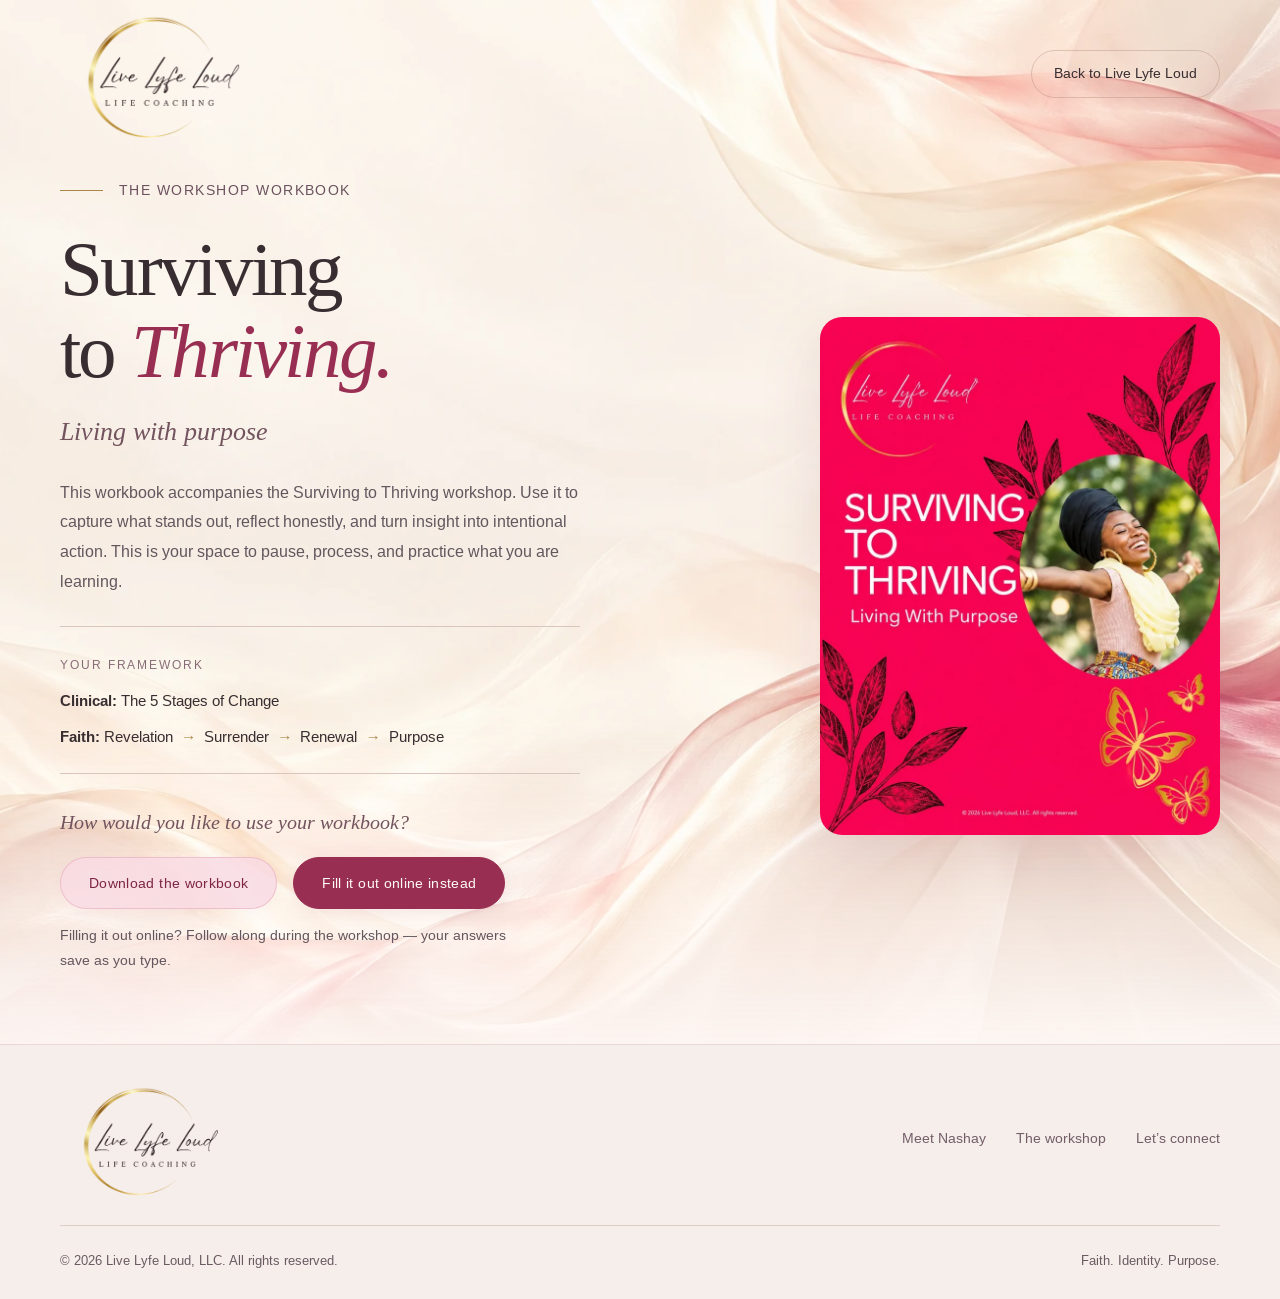
==== commit 13ec8cff: "Workbook: start collapsed with download or fill-online choice; harden autosave The online workbook o" ====
--- a/workbook/index.html
+++ b/workbook/index.html
@@ -14,8 +14,13 @@
   <link rel="preload" as="image" href="assets/cover.webp" fetchpriority="high">
   <link rel="preload" as="font" href="../assets/fonts/serif-regular.woff" type="font/woff" crossorigin>
   <link rel="stylesheet" href="../silk.css?v=6">
-  <link rel="stylesheet" href="workbook.css?v=1">
-  <script src="workbook.js?v=1" defer></script>
+  <link rel="stylesheet" href="workbook.css?v=2">
+  <script>
+    // Hide the online workbook until it is opened; reopen it automatically if it was in use (e.g. after a refresh).
+    document.documentElement.classList.add('js-enabled');
+    try { if (localStorage.getItem('lll-workbook-open') === '1') document.documentElement.classList.add('wb-is-open'); } catch {}
+  </script>
+  <script src="workbook.js?v=2" defer></script>
 </head>
 <body class="workbook-page">
   <div class="opening-art" aria-hidden="true"></div>
@@ -39,15 +44,21 @@
           <p><strong>Clinical:</strong> The 5 Stages of Change</p>
           <p><strong>Faith:</strong> Revelation <b>→</b> Surrender <b>→</b> Renewal <b>→</b> Purpose</p>
         </div>
-        <div class="hero-actions"><a class="button button-pink" href="#session-notes">Begin the workbook</a><a class="text-link" href="surviving-to-thriving-workbook.pdf" download>Download the fillable PDF</a></div>
+        <p class="wb-choose">How would you like to use your workbook?</p>
+        <div class="hero-actions wb-choices">
+          <a class="button button-pink" href="surviving-to-thriving-workbook.pdf" download>Download the workbook</a>
+          <button class="button wb-online-btn" type="button" id="open-online" aria-expanded="false" aria-controls="online-workbook">Fill it out online instead</button>
+        </div>
+        <p class="wb-choose-note">Filling it out online? Follow along during the workshop — your answers save as you type.</p>
       </div>
       <figure class="wb-cover"><img src="assets/cover.webp" width="816" height="1056" alt="Workbook cover: Surviving to Thriving, Living With Purpose — a joyful woman with arms open wide, framed by gold butterflies" fetchpriority="high"></figure>
     </section>
 
+    <div class="wb-online" id="online-workbook" tabindex="-1" aria-label="Online workbook">
     <div class="wb-save-note wrap" role="note">
-      <p><strong>Your words stay with you.</strong> Answers save automatically in this browser as you type, so you can come back any time. Nothing is shared until you choose to send it.</p>
-      <p class="wb-save-status" id="save-status" aria-live="polite"></p>
+      <p><strong>Your words stay with you.</strong> Answers save on this device as you type — if your phone dies or the page refreshes, they’ll be right here when you come back on this same browser. Nothing is shared until you choose to send it.</p>
     </div>
+    <p class="wb-save-pill" id="save-status" aria-live="polite"></p>
 
     <form class="wb-form" id="workbook-form" action="https://formspree.io/f/xaeqolzd" method="POST">
       <input type="hidden" name="_subject" value="Surviving to Thriving workbook submission">
@@ -324,6 +335,7 @@
         </div>
       </section>
     </form>
+    </div>
   </main>
 
   <footer class="site-footer"><div class="wrap footer-top"><a class="brand-logo footer-logo" href="../" aria-label="Live Lyfe Loud home"><img src="../assets/live-lyfe-loud-logo.png" width="800" height="600" alt="Live Lyfe Loud Life Coaching"></a><nav aria-label="Footer navigation"><a href="../#about">Meet Nashay</a><a href="../#workshop">The workshop</a><a href="../#connect">Let’s connect</a></nav></div><div class="wrap footer-bottom"><p>© 2026 Live Lyfe Loud, LLC. All rights reserved.</p><p>Faith. Identity. Purpose.</p></div></footer>
--- a/workbook/workbook.css
+++ b/workbook/workbook.css
@@ -11,13 +11,27 @@
 .wb-framework>span,.wb-kicker,.wb-small-label{font-size:.75rem;letter-spacing:.16em;color:#866b76}
 .wb-framework p{margin-top:8px;font-size:.95rem}
 .wb-framework b{color:var(--gold);font-weight:400;padding-inline:4px}
-.wb-hero .hero-actions{margin-top:30px}
 .wb-cover{margin:0;justify-self:end;max-width:400px;width:100%}
 .wb-cover img{width:100%;height:auto;border-radius:22px;box-shadow:0 20px 60px #8b536926}
 
+/* Choice: download or fill online. The online workbook stays collapsed until opened (content shows without JS). */
+.wb-choose{margin-top:30px;font-family:var(--serif);font-style:italic;font-size:1.25rem;color:#72535e}
+.wb-hero .wb-choices{margin-top:16px;gap:14px 16px}
+.wb-online-btn{background:var(--raspberry);border:1px solid var(--raspberry);color:#fffaf8;cursor:pointer;box-shadow:0 3px 15px #a95a7220}
+.wb-online-btn:hover{background:#792642;color:#fffaf8}
+.wb-online-btn[aria-expanded=true]{background:transparent;color:var(--raspberry)}
+.wb-choose-note{margin-top:14px;font-size:.85rem;color:var(--muted);max-width:460px}
+html:not(.js-enabled) .wb-online-btn,html:not(.js-enabled) .wb-choose-note{display:none}
+html.js-enabled:not(.wb-is-open) .wb-online{display:none}
+html.wb-is-open .wb-online{animation:wb-unfold .6s cubic-bezier(.16,1,.3,1)}
+@keyframes wb-unfold{from{opacity:0;transform:translateY(18px)}to{opacity:1;transform:none}}
+.wb-online:focus{outline:none}
+.wb-save-pill{position:fixed;z-index:40;left:50%;bottom:16px;transform:translateX(-50%);padding:8px 18px;border-radius:40px;background:#2b2226e6;color:#fffaf8;font-size:.8rem;letter-spacing:.02em;box-shadow:0 8px 24px #2b222633;white-space:nowrap;pointer-events:none;transition:opacity .4s}
+.wb-save-pill:empty{display:none}
+.wb-save-pill.is-quiet{opacity:0}
+.wb-save-pill.is-warning{background:#8c1d18}
 .wb-save-note{display:flex;flex-wrap:wrap;justify-content:space-between;gap:8px 30px;padding:18px 26px;border:1px solid var(--line);border-radius:20px;background:#fffaf8cc;font-size:.9rem;color:var(--muted)}
 .wb-save-note strong{color:var(--ink);font-weight:400;font-family:var(--serif);font-style:italic;font-size:1.05rem}
-.wb-save-status{color:#806332;font-size:.8rem;letter-spacing:.04em}
 
 .wb-honeypot{position:absolute;left:-9999px;width:1px;height:1px;opacity:0}
 
@@ -111,7 +125,8 @@
   .wb-send{gap:34px}
 }
 @media(max-width:700px){
-  .wb-home-link{padding:9px 16px;font-size:.8rem}
+  .wb-home-link{padding:8px 14px;font-size:.75rem;white-space:nowrap}
+  .header-inner{gap:12px}
   .wb-hero{padding-top:10px;padding-bottom:50px}
   .wb-chapter{padding-top:64px}
   .wb-card{padding:26px 18px 24px;border-radius:22px;margin-top:32px}
@@ -123,7 +138,8 @@
 @media(max-width:420px){.wb-steps{grid-template-columns:1fr}}
 
 @media print{
-  .wb-home-link,.wb-save-note,.wb-slide,.wb-send-copy,.wb-send-actions,.wb-clear,.wb-status,.wb-hero .hero-actions,.skip-link{display:none!important}
+  .wb-online{display:block!important;animation:none!important}
+  .wb-choose,.wb-choices,.wb-choose-note,.wb-save-pill,.wb-home-link,.wb-save-note,.wb-slide,.wb-send-copy,.wb-send-actions,.wb-clear,.wb-status,.wb-hero .hero-actions,.skip-link{display:none!important}
   .wb-hero{grid-template-columns:1fr 200px;padding-bottom:20px}
   .wb-lesson{grid-template-columns:1fr}
   .wb-chapter{padding-top:28px}
